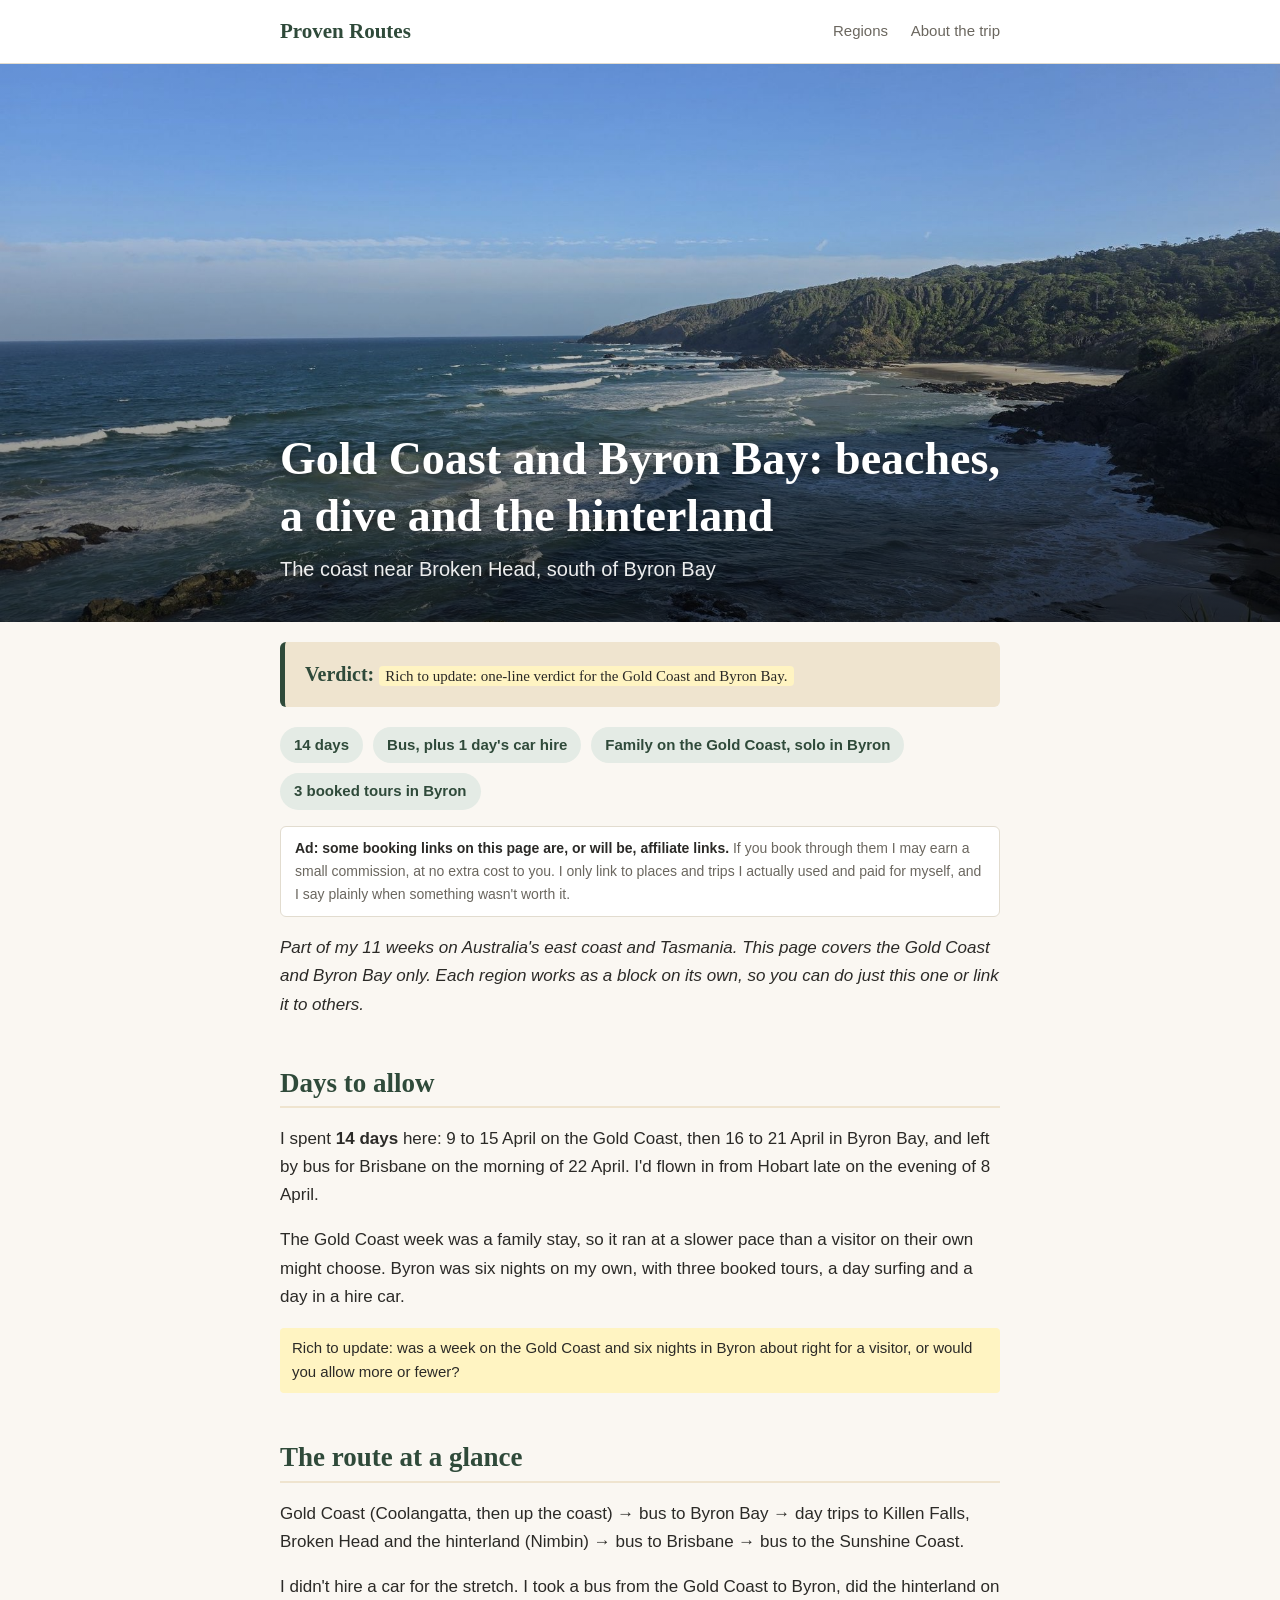
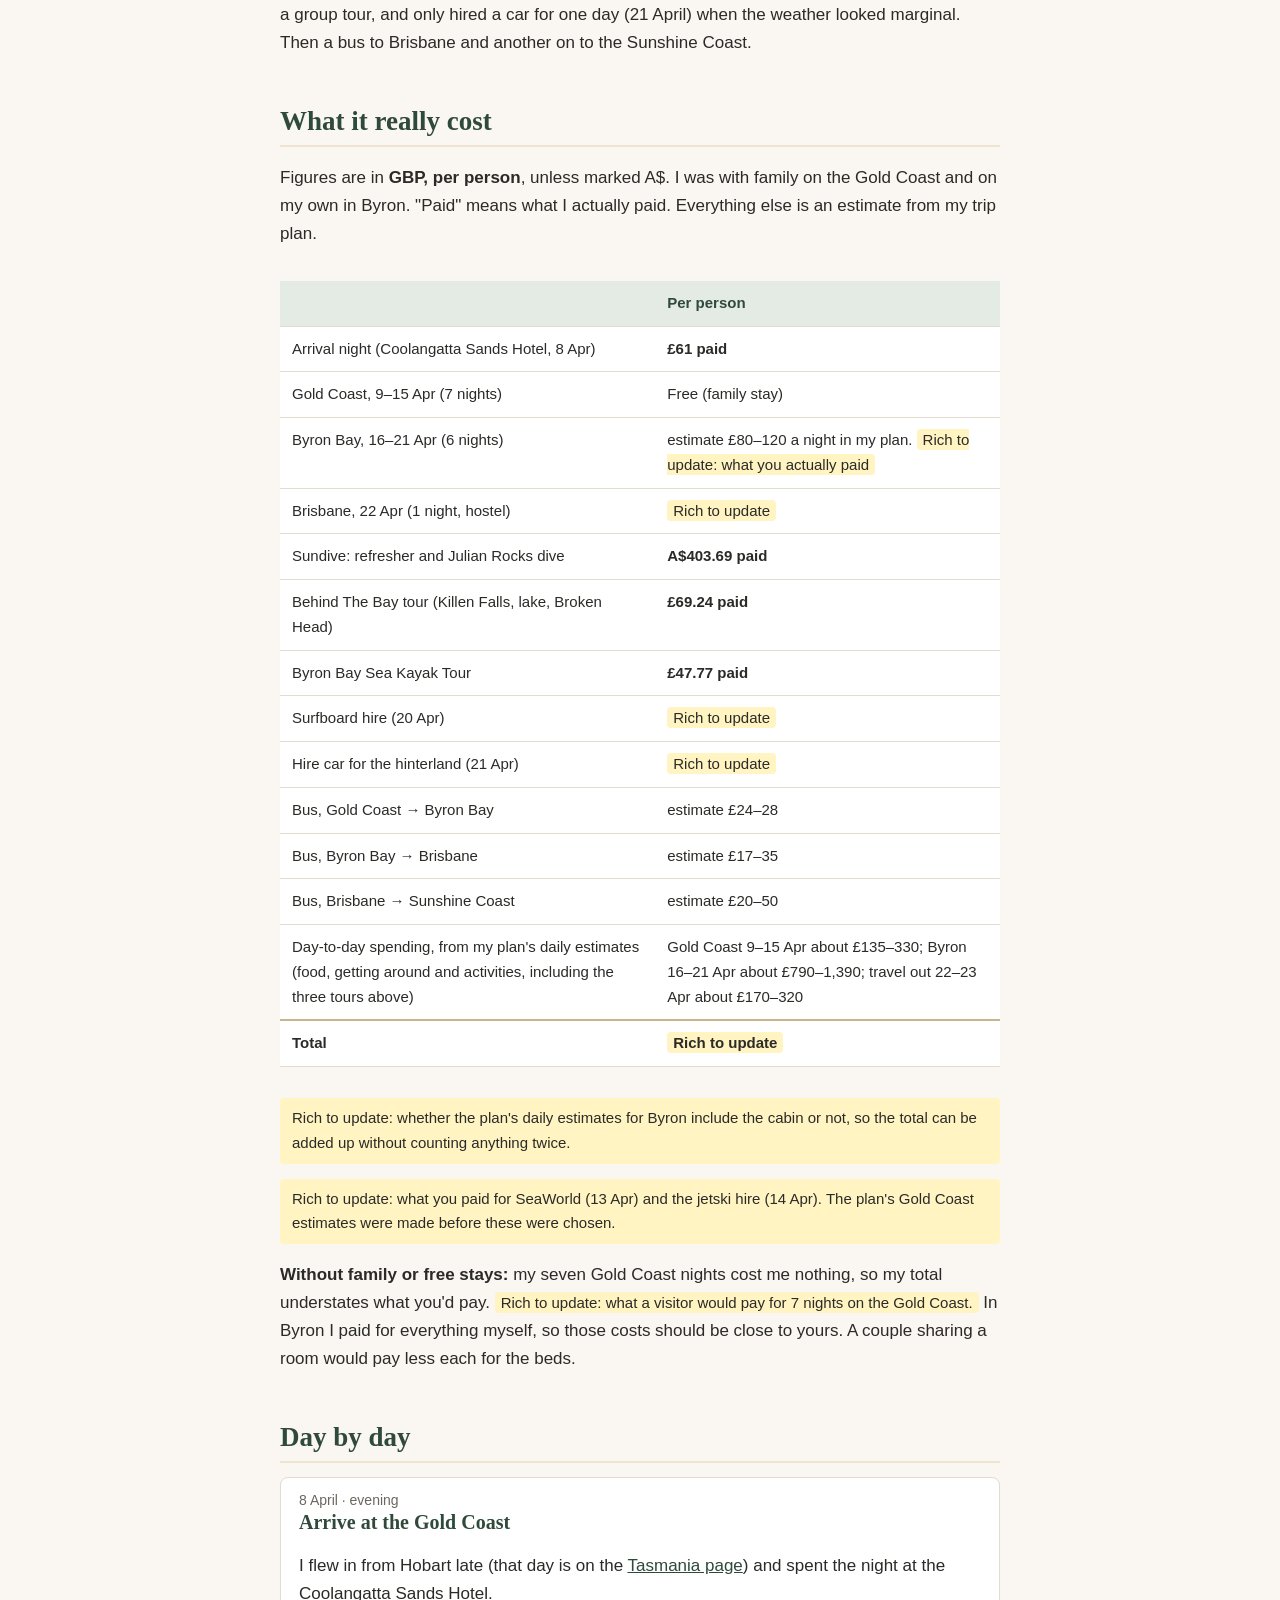
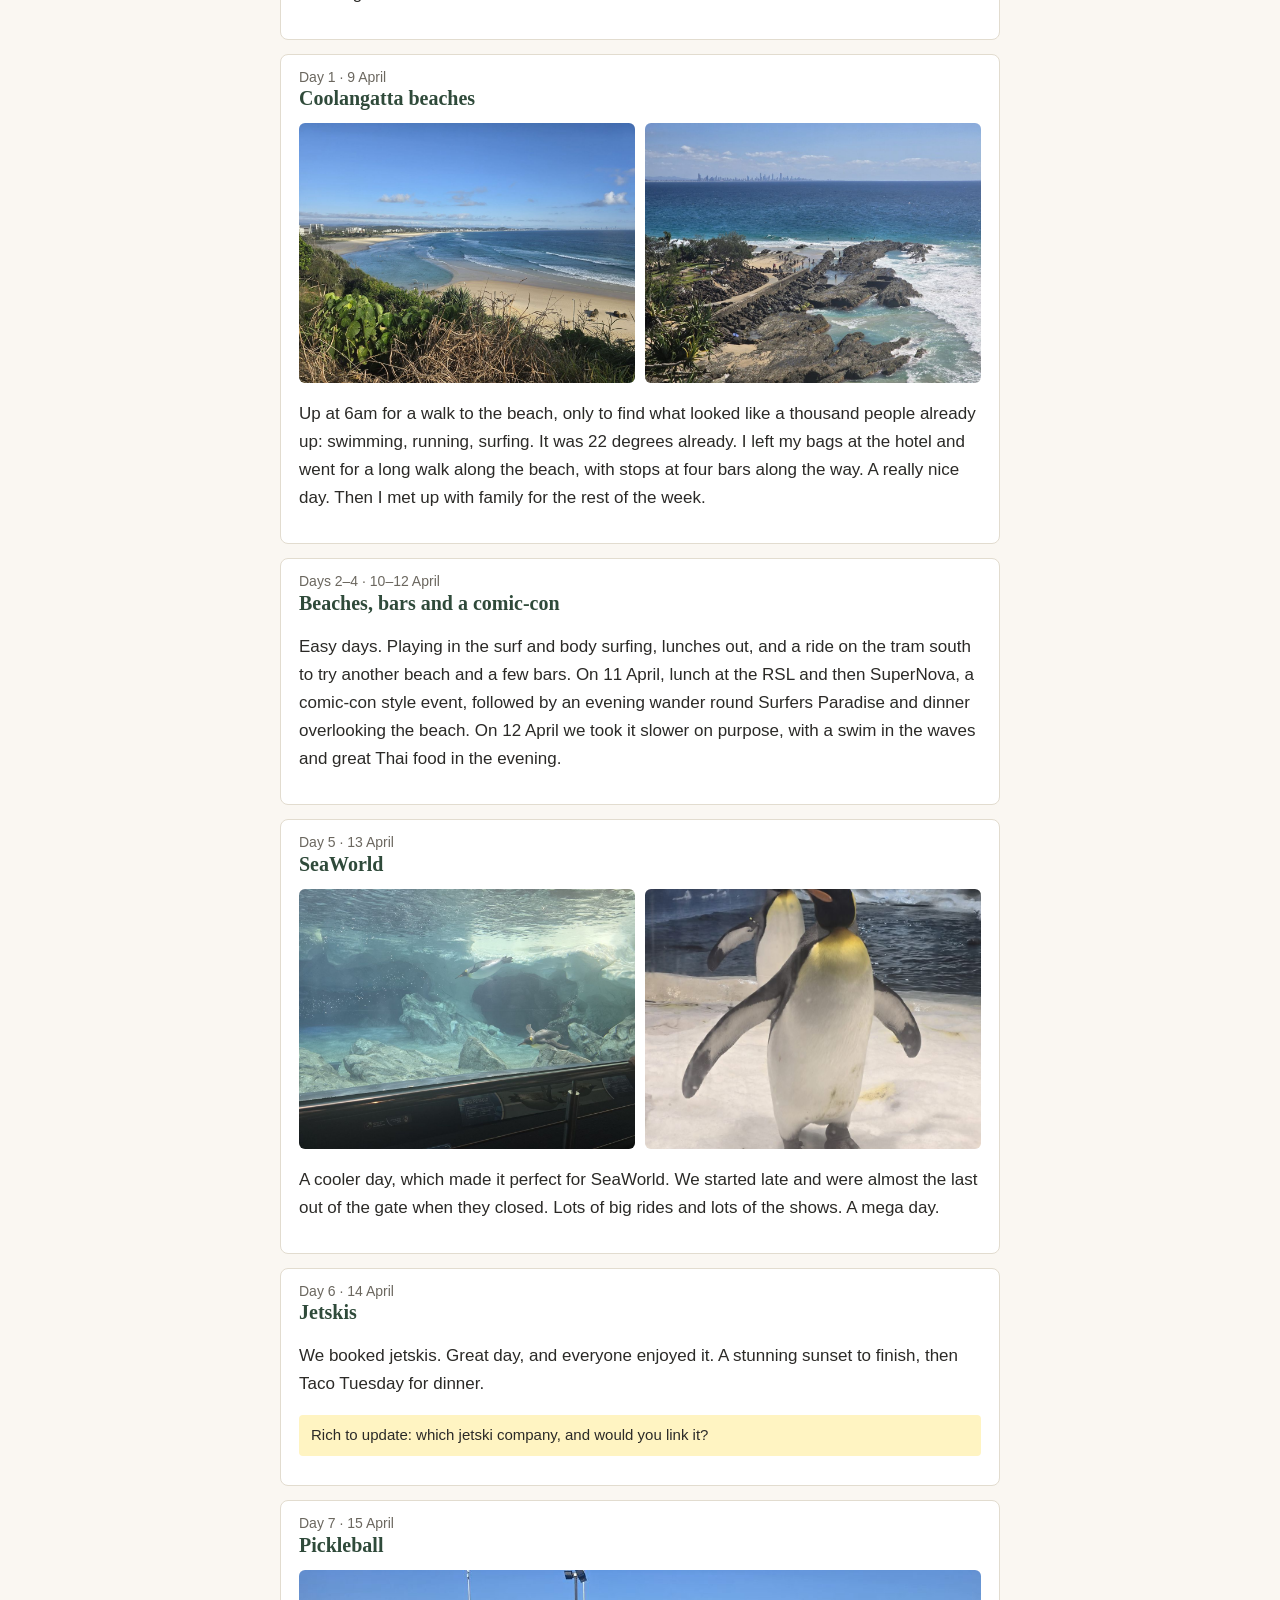
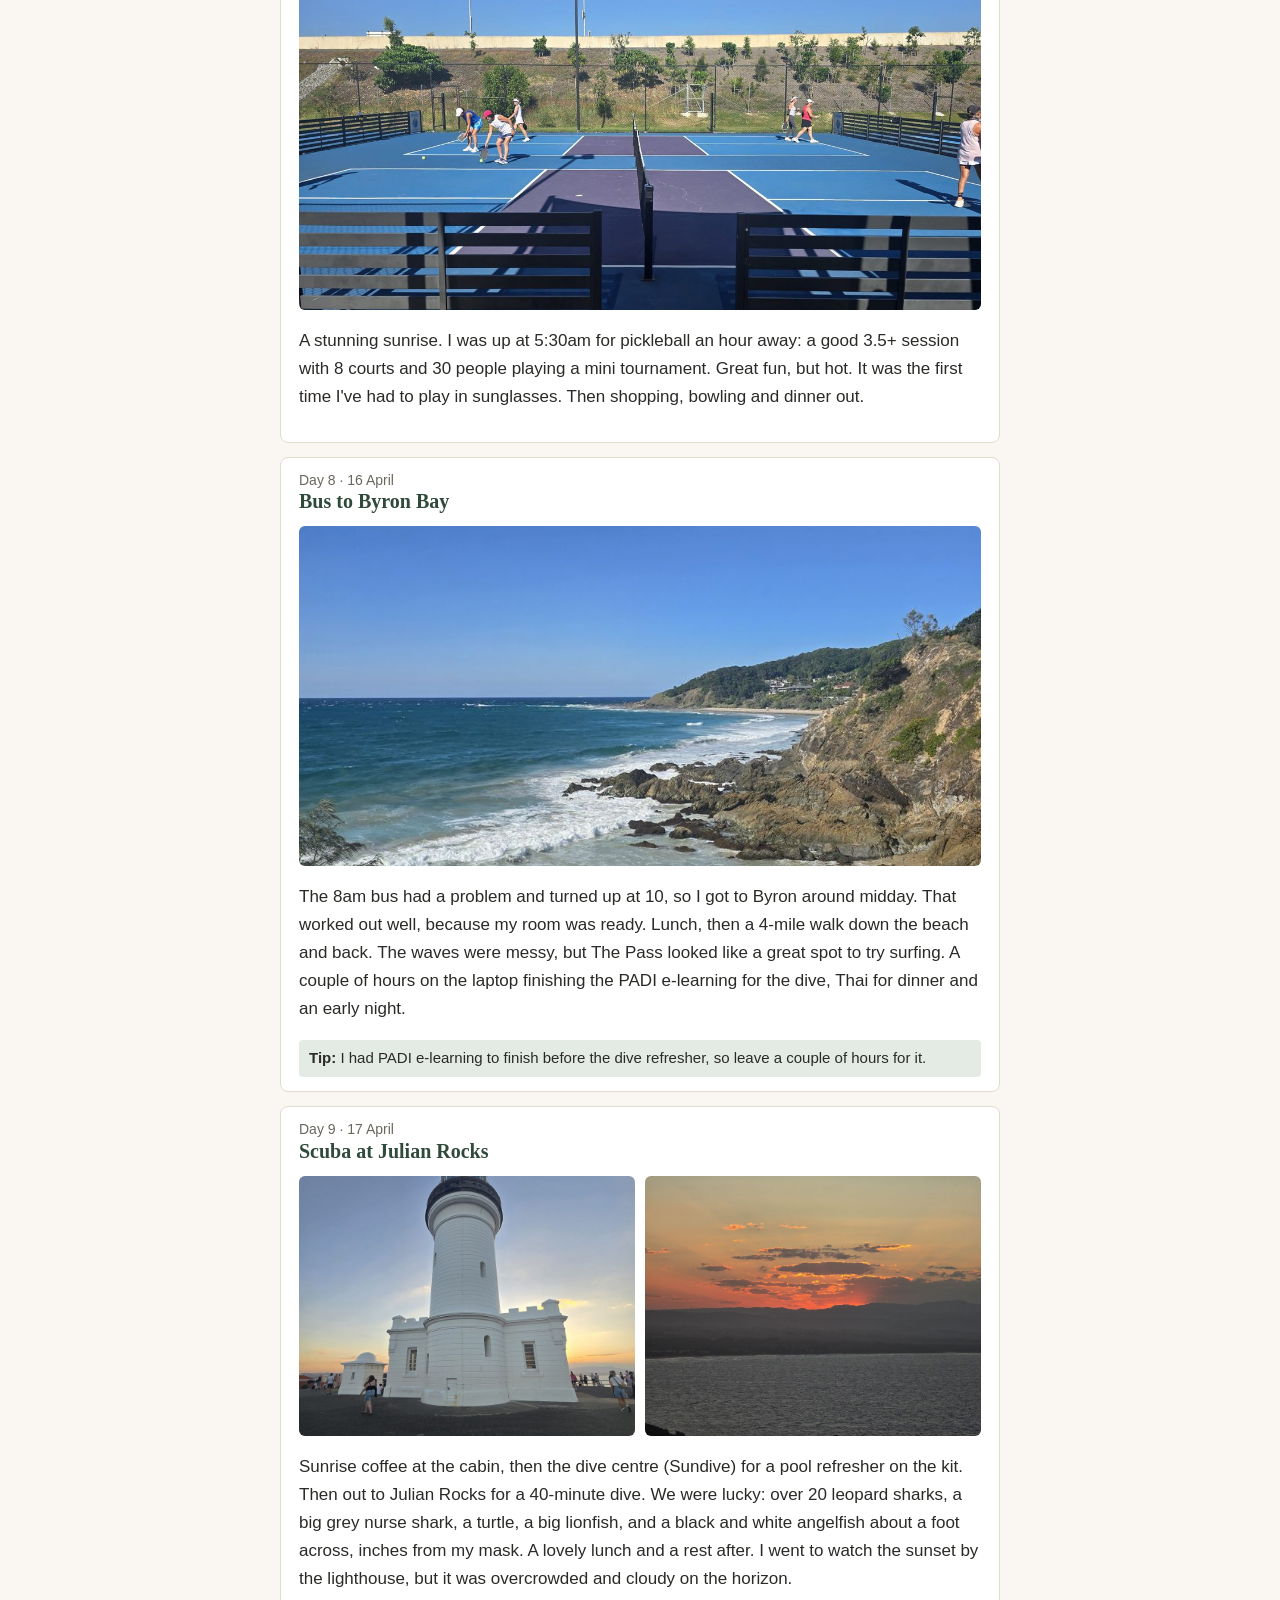
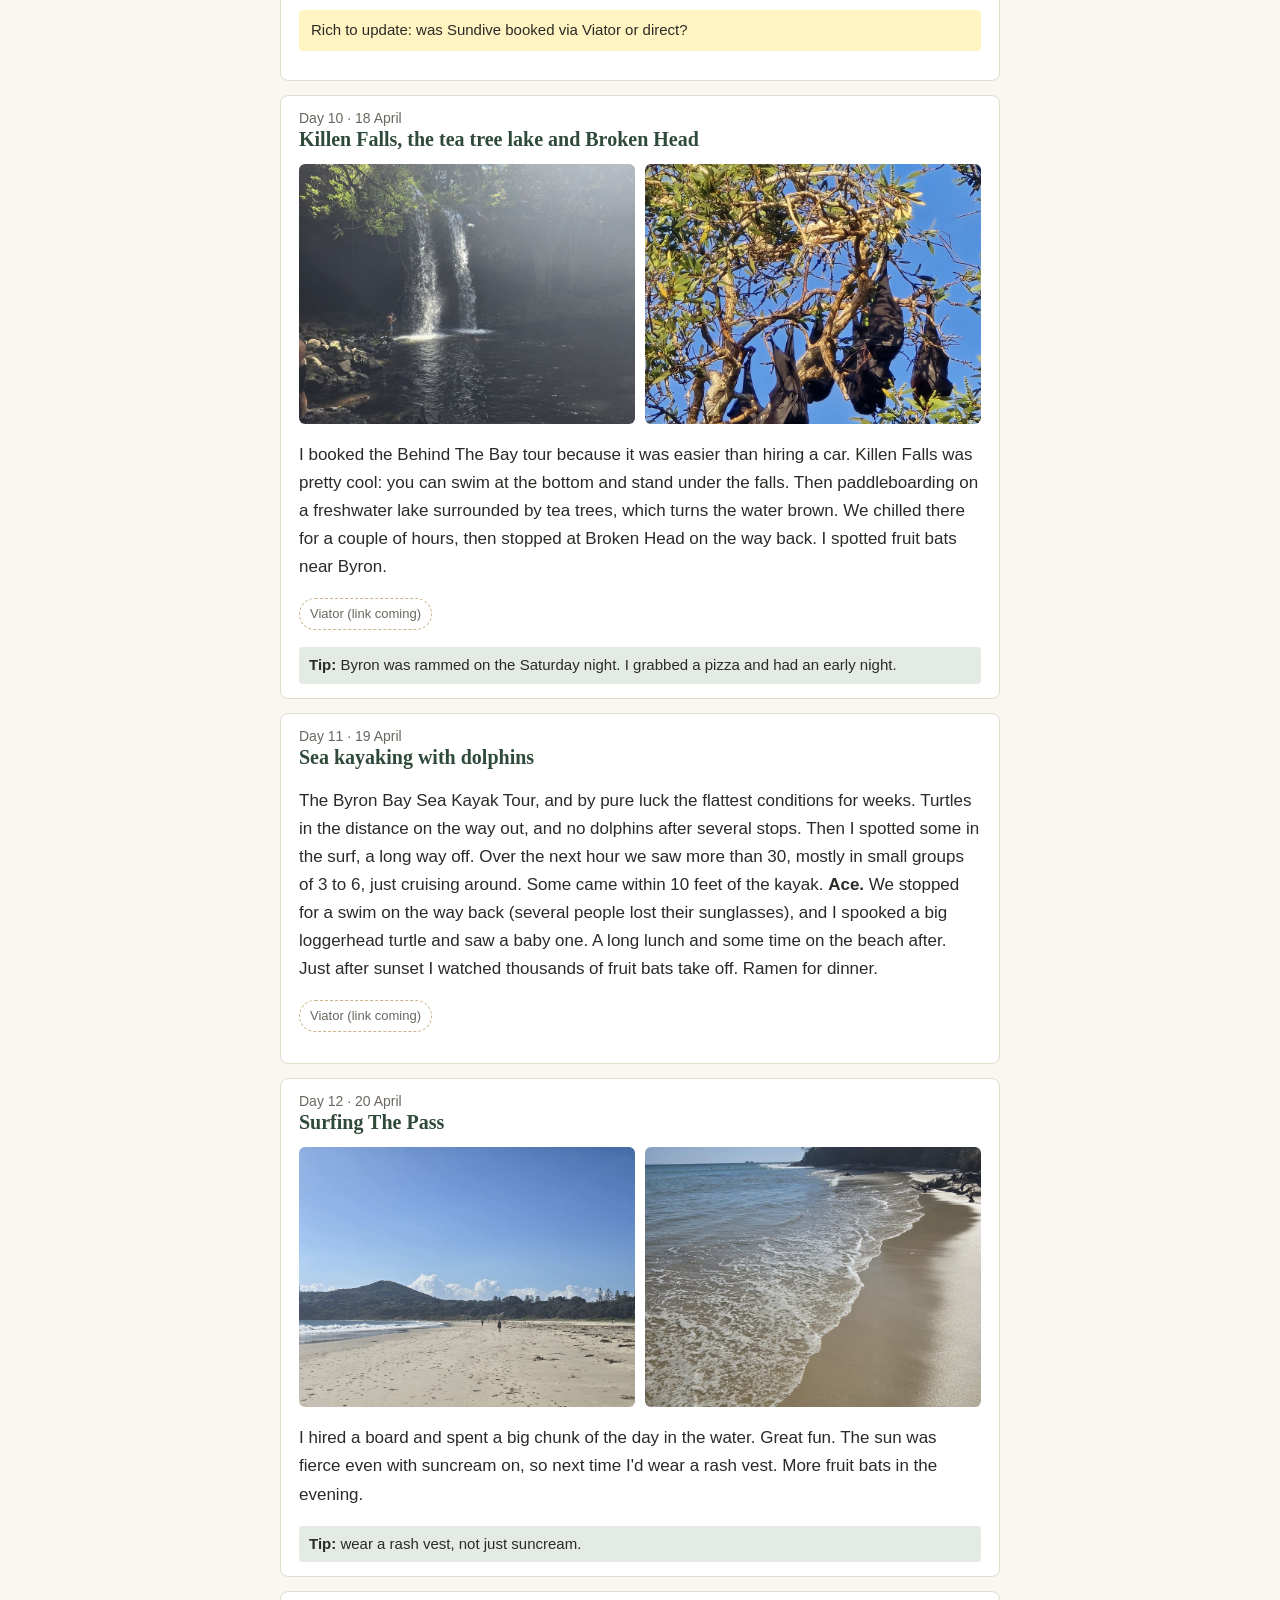
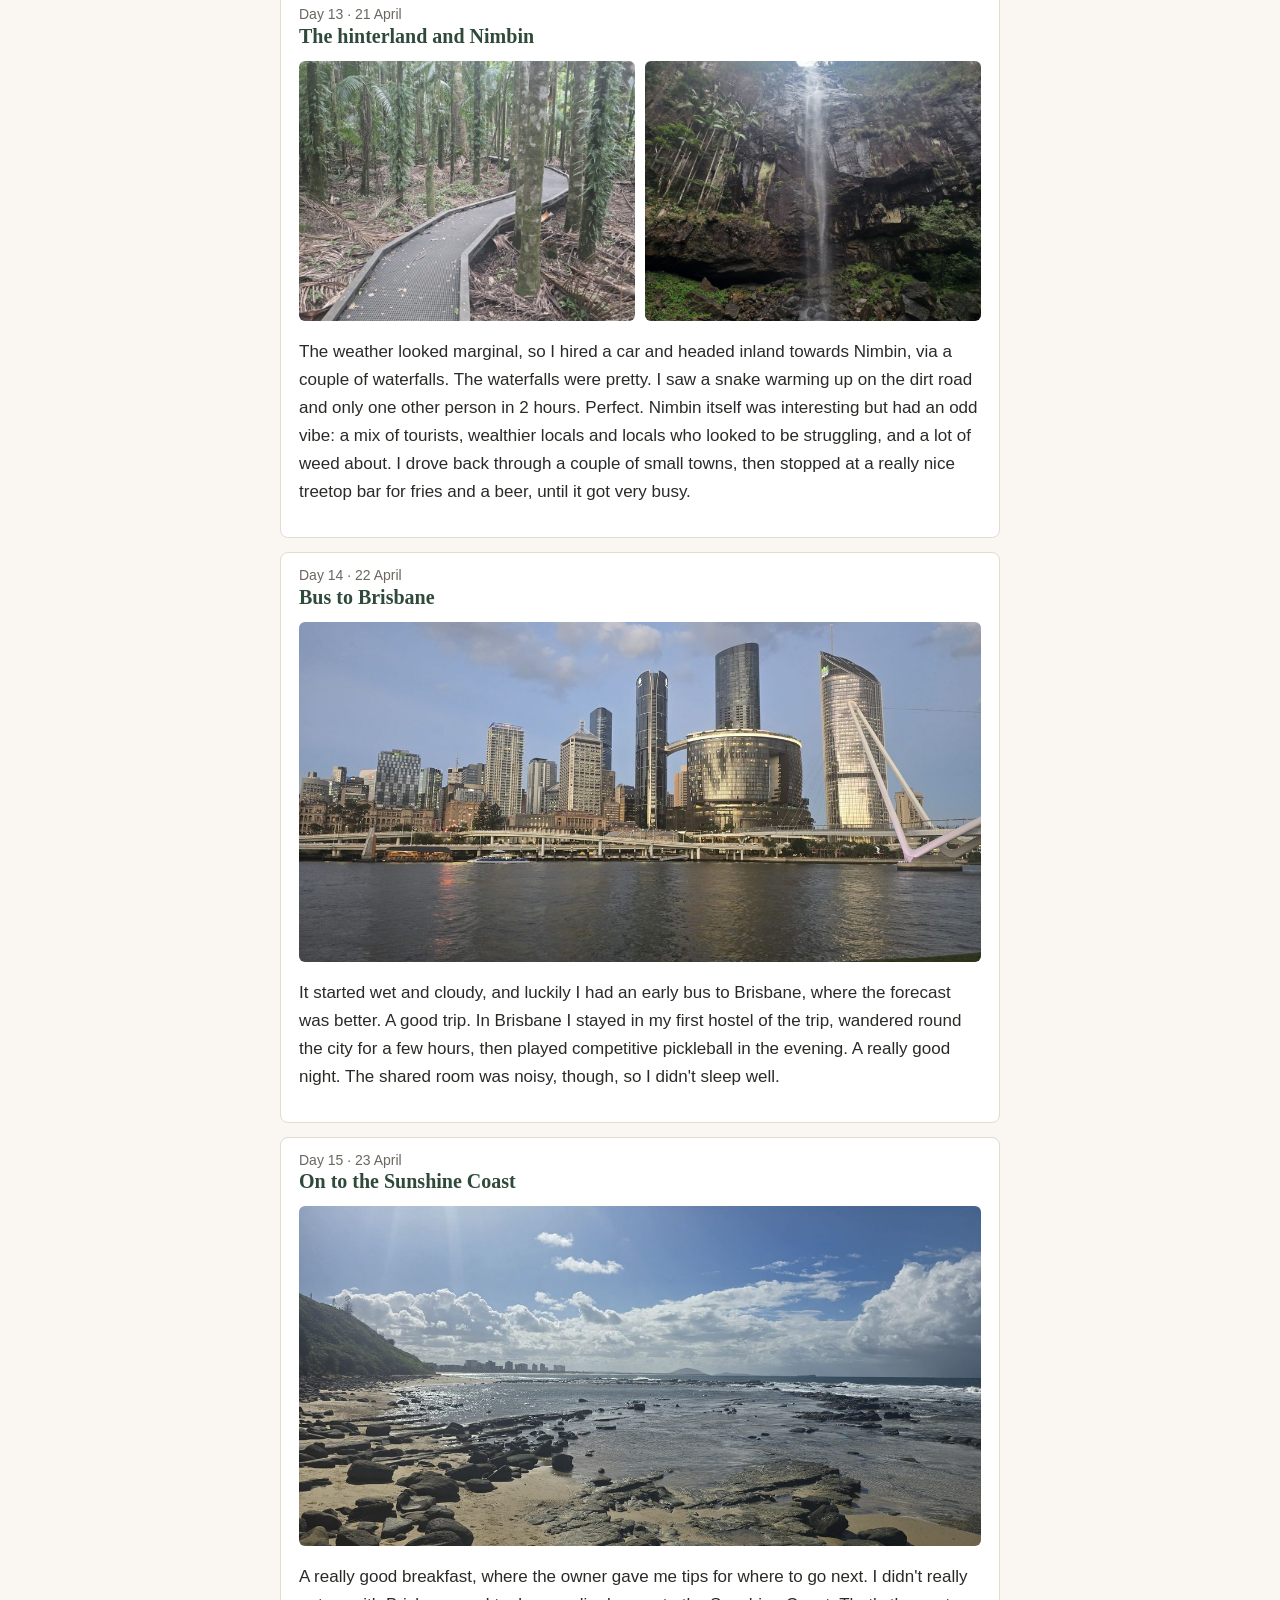
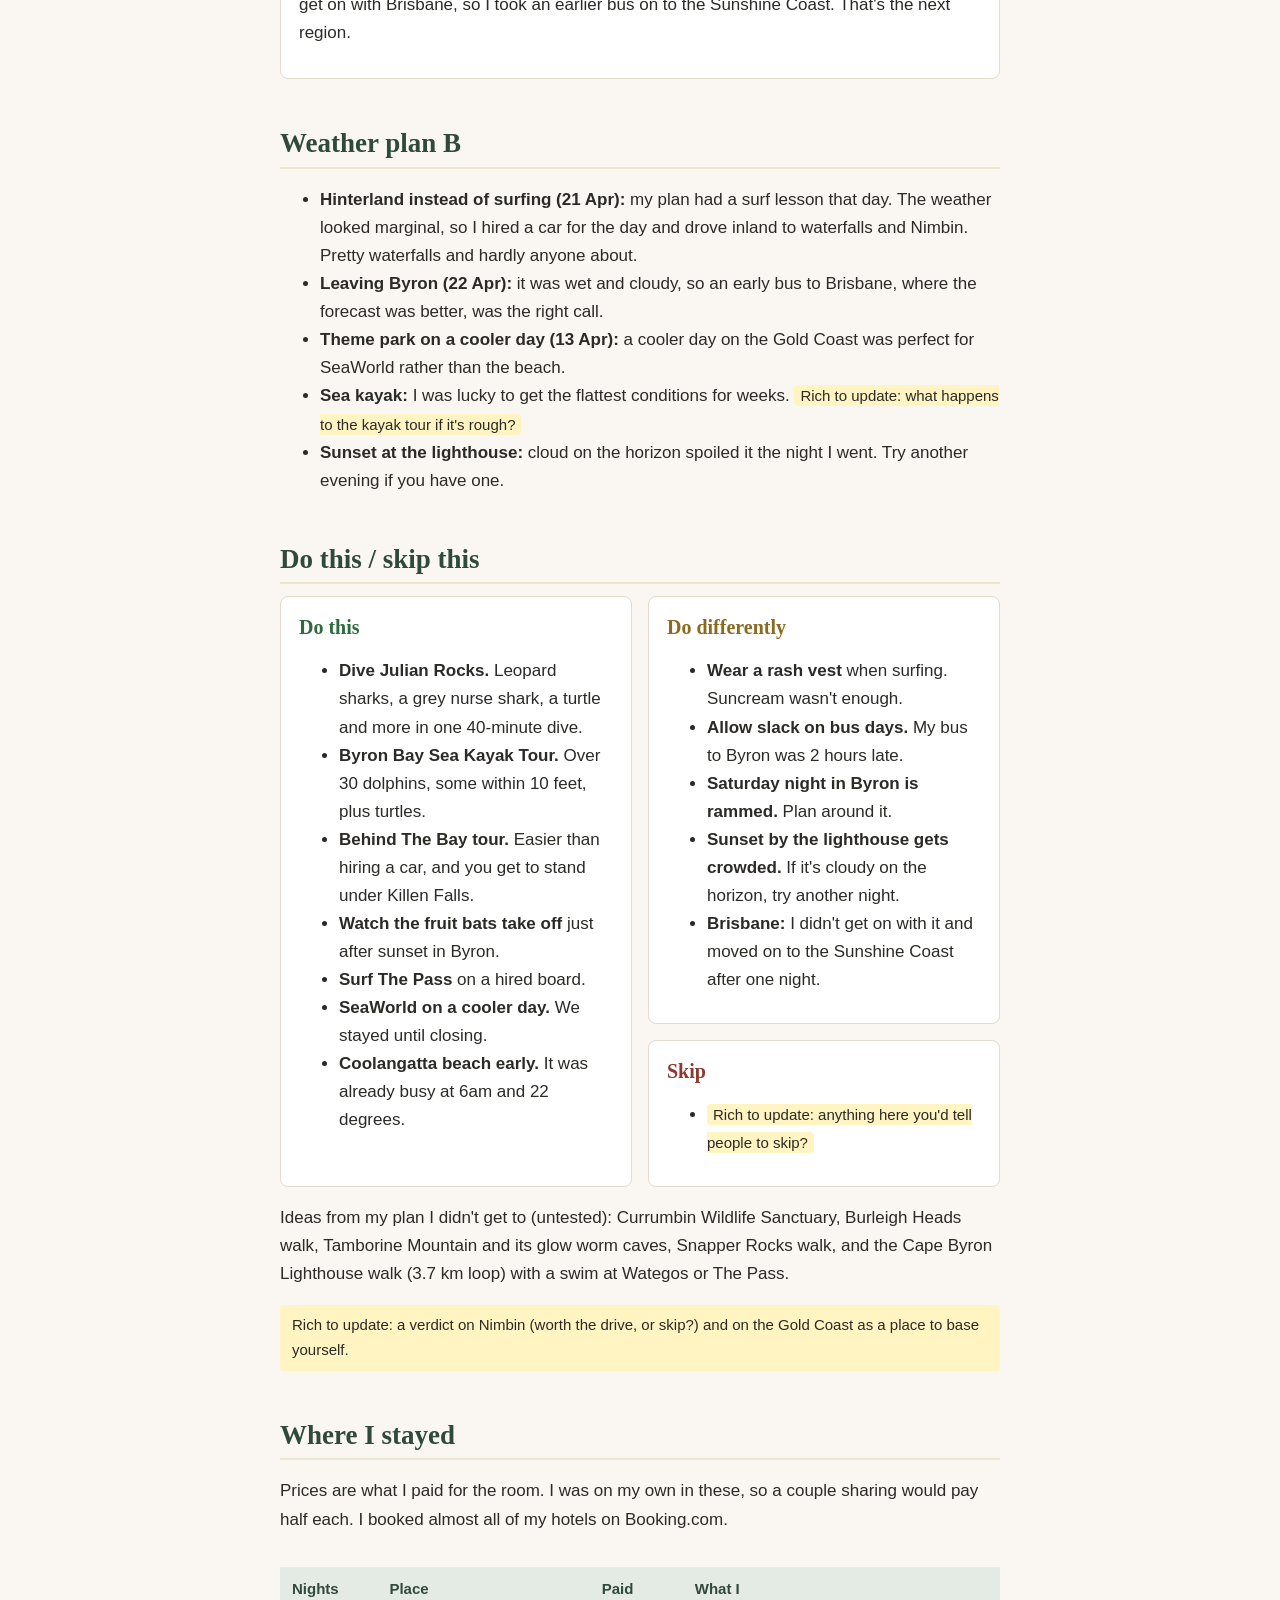
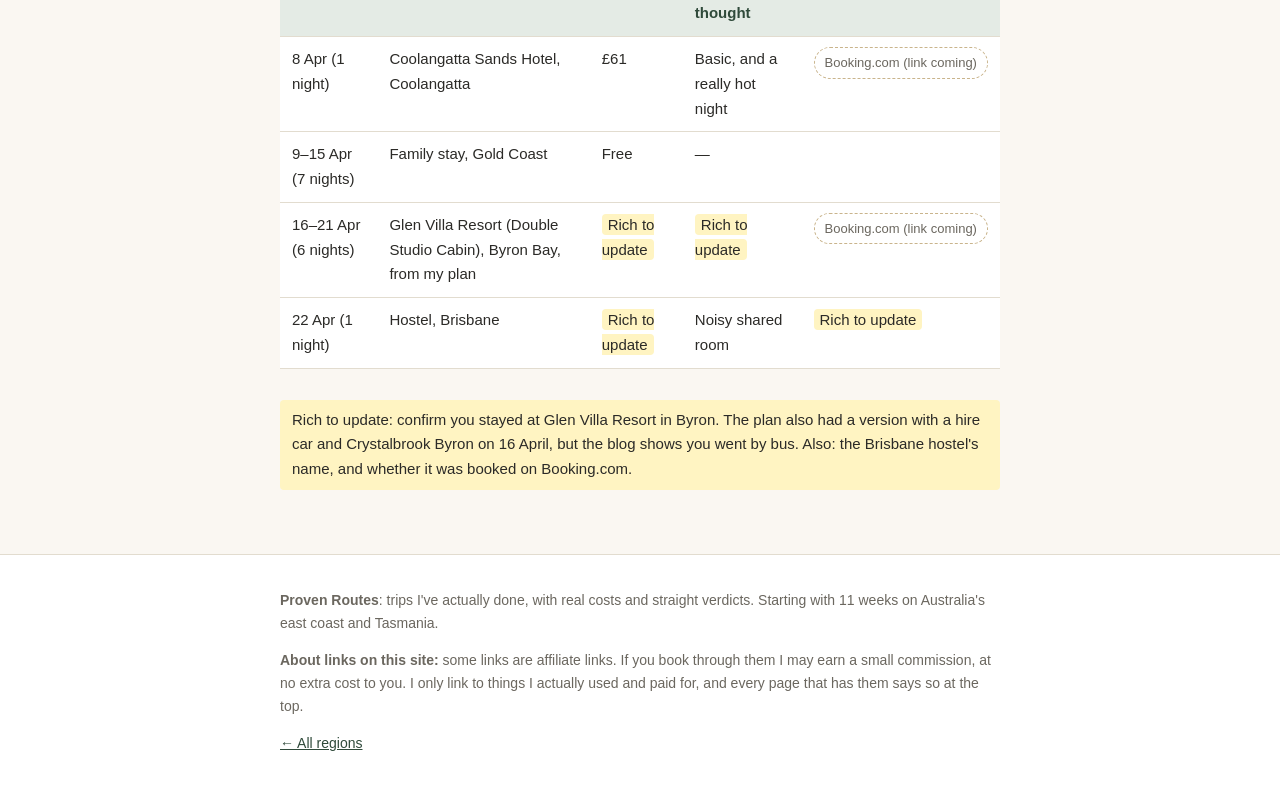
==== gold-coast-byron/index.html @ 53785e94 "Add five more regions: Sydney, Gold Coast & Byron, Sunshine Coast & K'gari, Whitsundays, Magnetic Is" ====
<!DOCTYPE html>
<html lang="en-GB">
<head>
  <meta charset="utf-8">
  <link rel="canonical" href="https://provenroutes.com/gold-coast-byron/">
  <meta name="viewport" content="width=device-width, initial-scale=1">
  <title>Gold Coast and Byron Bay: two weeks, with real costs | Proven Routes</title>
  <meta name="description" content="Two weeks on the Gold Coast and in Byron Bay, tested for real: diving Julian Rocks, kayaking with dolphins, the hinterland, what it cost, weather plan B, and what to do or do differently.">
  <link rel="stylesheet" href="../style.css">
</head>
<body>

  <header class="site-header">
    <div class="wrap">
      <a class="site-name" href="../index.html">Proven Routes</a>
      <nav class="site-nav">
        <a href="../index.html#regions">Regions</a>
        <a href="../index.html#about">About the trip</a>
      </nav>
    </div>
  </header>

  <section class="hero-photo" style="background-image:url('../img/gold-coast-byron/cover-broken-head.jpg')">
    <div class="wrap">
      <h1>Gold Coast and Byron Bay: beaches, a dive and the hinterland</h1>
      <p class="lede">The coast near Broken Head, south of Byron Bay</p>
    </div>
  </section>

  <main class="wrap">

    <div class="verdict"><strong>Verdict:</strong> <span class="todo">Rich to update: one-line verdict for the Gold Coast and Byron Bay.</span></div>

    <ul class="facts">
      <li>14 days</li>
      <li>Bus, plus 1 day's car hire</li>
      <li>Family on the Gold Coast, solo in Byron</li>
      <li>3 booked tours in Byron</li>
    </ul>

    <p class="ad-note"><strong>Ad: some booking links on this page are, or will be, affiliate links.</strong> If you book through them I may earn a small commission, at no extra cost to you. I only link to places and trips I actually used and paid for myself, and I say plainly when something wasn't worth it.</p>

    <p><em>Part of my 11 weeks on Australia's east coast and Tasmania. This page covers the Gold Coast and Byron Bay only. Each region works as a block on its own, so you can do just this one or link it to others.</em></p>

    <h2>Days to allow</h2>
    <p>I spent <strong>14 days</strong> here: 9 to 15 April on the Gold Coast, then 16 to 21 April in Byron Bay, and left by bus for Brisbane on the morning of 22 April. I'd flown in from Hobart late on the evening of 8 April.</p>
    <p>The Gold Coast week was a family stay, so it ran at a slower pace than a visitor on their own might choose. Byron was six nights on my own, with three booked tours, a day surfing and a day in a hire car.</p>
    <p class="todo">Rich to update: was a week on the Gold Coast and six nights in Byron about right for a visitor, or would you allow more or fewer?</p>

    <h2>The route at a glance</h2>
    <p>Gold Coast (Coolangatta, then up the coast) → bus to Byron Bay → day trips to Killen Falls, Broken Head and the hinterland (Nimbin) → bus to Brisbane → bus to the Sunshine Coast.</p>
    <p>I didn't hire a car for the stretch. I took a bus from the Gold Coast to Byron, did the hinterland on a group tour, and only hired a car for one day (21 April) when the weather looked marginal. Then a bus to Brisbane and another on to the Sunshine Coast.</p>

    <h2>What it really cost</h2>
    <p>Figures are in <strong>GBP, per person</strong>, unless marked A$. I was with family on the Gold Coast and on my own in Byron. "Paid" means what I actually paid. Everything else is an estimate from my trip plan.</p>
    <div class="table-scroll">
      <table>
        <thead><tr><th></th><th>Per person</th></tr></thead>
        <tbody>
          <tr><td>Arrival night (Coolangatta Sands Hotel, 8 Apr)</td><td><strong>£61 paid</strong></td></tr>
          <tr><td>Gold Coast, 9–15 Apr (7 nights)</td><td>Free (family stay)</td></tr>
          <tr><td>Byron Bay, 16–21 Apr (6 nights)</td><td>estimate £80–120 a night in my plan. <span class="todo">Rich to update: what you actually paid</span></td></tr>
          <tr><td>Brisbane, 22 Apr (1 night, hostel)</td><td><span class="todo">Rich to update</span></td></tr>
          <tr><td>Sundive: refresher and Julian Rocks dive</td><td><strong>A$403.69 paid</strong></td></tr>
          <tr><td>Behind The Bay tour (Killen Falls, lake, Broken Head)</td><td><strong>£69.24 paid</strong></td></tr>
          <tr><td>Byron Bay Sea Kayak Tour</td><td><strong>£47.77 paid</strong></td></tr>
          <tr><td>Surfboard hire (20 Apr)</td><td><span class="todo">Rich to update</span></td></tr>
          <tr><td>Hire car for the hinterland (21 Apr)</td><td><span class="todo">Rich to update</span></td></tr>
          <tr><td>Bus, Gold Coast → Byron Bay</td><td>estimate £24–28</td></tr>
          <tr><td>Bus, Byron Bay → Brisbane</td><td>estimate £17–35</td></tr>
          <tr><td>Bus, Brisbane → Sunshine Coast</td><td>estimate £20–50</td></tr>
          <tr><td>Day-to-day spending, from my plan's daily estimates (food, getting around and activities, including the three tours above)</td><td>Gold Coast 9–15 Apr about £135–330; Byron 16–21 Apr about £790–1,390; travel out 22–23 Apr about £170–320</td></tr>
          <tr class="total"><td>Total</td><td><span class="todo">Rich to update</span></td></tr>
        </tbody>
      </table>
    </div>
    <p class="todo">Rich to update: whether the plan's daily estimates for Byron include the cabin or not, so the total can be added up without counting anything twice.</p>
    <p class="todo">Rich to update: what you paid for SeaWorld (13 Apr) and the jetski hire (14 Apr). The plan's Gold Coast estimates were made before these were chosen.</p>
    <p><strong>Without family or free stays:</strong> my seven Gold Coast nights cost me nothing, so my total understates what you'd pay. <span class="todo">Rich to update: what a visitor would pay for 7 nights on the Gold Coast.</span> In Byron I paid for everything myself, so those costs should be close to yours. A couple sharing a room would pay less each for the beds.</p>

    <h2>Day by day</h2>

    <div class="day">
      <h3><span class="date">8 April · evening</span>Arrive at the Gold Coast</h3>
      <p>I flew in from Hobart late (that day is on the <a href="../tasmania/">Tasmania page</a>) and spent the night at the Coolangatta Sands Hotel.</p>
    </div>

    <div class="day">
      <h3><span class="date">Day 1 · 9 April</span>Coolangatta beaches</h3>
      <div class="photos"><img src="../img/gold-coast-byron/gold-coast-southern-beaches.jpg" alt="A long curve of golden beach and blue sea at the southern end of the Gold Coast, seen from a grassy headland" width="1200" height="900" loading="lazy"><img src="../img/gold-coast-byron/gold-coast-rocky-point.jpg" alt="Rocks, surf and swimmers at the southern end of the Gold Coast, with the high-rises far off up the coast" width="1200" height="900" loading="lazy"></div>
      <p>Up at 6am for a walk to the beach, only to find what looked like a thousand people already up: swimming, running, surfing. It was 22 degrees already. I left my bags at the hotel and went for a long walk along the beach, with stops at four bars along the way. A really nice day. Then I met up with family for the rest of the week.</p>
    </div>

    <div class="day">
      <h3><span class="date">Days 2–4 · 10–12 April</span>Beaches, bars and a comic-con</h3>
      <p>Easy days. Playing in the surf and body surfing, lunches out, and a ride on the tram south to try another beach and a few bars. On 11 April, lunch at the RSL and then SuperNova, a comic-con style event, followed by an evening wander round Surfers Paradise and dinner overlooking the beach. On 12 April we took it slower on purpose, with a swim in the waves and great Thai food in the evening.</p>
    </div>

    <div class="day">
      <h3><span class="date">Day 5 · 13 April</span>SeaWorld</h3>
      <div class="photos"><img src="../img/gold-coast-byron/seaworld-aquarium.jpg" alt="A large underwater viewing window at SeaWorld Gold Coast" width="1200" height="900" loading="lazy"><img src="../img/gold-coast-byron/seaworld-penguin.jpg" alt="A king penguin standing on snow in the penguin enclosure at SeaWorld" width="900" height="1200" loading="lazy"></div>
      <p>A cooler day, which made it perfect for SeaWorld. We started late and were almost the last out of the gate when they closed. Lots of big rides and lots of the shows. A mega day.</p>
    </div>

    <div class="day">
      <h3><span class="date">Day 6 · 14 April</span>Jetskis</h3>
      <p>We booked jetskis. Great day, and everyone enjoyed it. A stunning sunset to finish, then Taco Tuesday for dinner.</p>
      <p class="todo">Rich to update: which jetski company, and would you link it?</p>
    </div>

    <div class="day">
      <h3><span class="date">Day 7 · 15 April</span>Pickleball</h3>
      <div class="photos single"><img src="../img/gold-coast-byron/pickleball-courts.jpg" alt="Outdoor pickleball courts under a clear blue sky" width="1200" height="900" loading="lazy"></div>
      <p>A stunning sunrise. I was up at 5:30am for pickleball an hour away: a good 3.5+ session with 8 courts and 30 people playing a mini tournament. Great fun, but hot. It was the first time I've had to play in sunglasses. Then shopping, bowling and dinner out.</p>
    </div>

    <div class="day">
      <h3><span class="date">Day 8 · 16 April</span>Bus to Byron Bay</h3>
      <div class="photos single"><img src="../img/gold-coast-byron/byron-rocky-headland.jpg" alt="Waves breaking on dark rocks below a wooded headland near Byron Bay" width="900" height="1200" loading="lazy"></div>
      <p>The 8am bus had a problem and turned up at 10, so I got to Byron around midday. That worked out well, because my room was ready. Lunch, then a 4-mile walk down the beach and back. The waves were messy, but The Pass looked like a great spot to try surfing. A couple of hours on the laptop finishing the PADI e-learning for the dive, Thai for dinner and an early night.</p>
      <p class="tip"><strong>Tip:</strong> I had PADI e-learning to finish before the dive refresher, so leave a couple of hours for it.</p>
    </div>

    <div class="day">
      <h3><span class="date">Day 9 · 17 April</span>Scuba at Julian Rocks</h3>
      <div class="photos"><img src="../img/gold-coast-byron/cape-byron-lighthouse.jpg" alt="The white Cape Byron lighthouse in evening light" width="900" height="1200" loading="lazy"><img src="../img/gold-coast-byron/byron-sunset-hinterland.jpg" alt="An orange sunset over the hills behind Byron Bay, with cloud low on the horizon" width="1200" height="900" loading="lazy"></div>
      <p>Sunrise coffee at the cabin, then the dive centre (Sundive) for a pool refresher on the kit. Then out to Julian Rocks for a 40-minute dive. We were lucky: over 20 leopard sharks, a big grey nurse shark, a turtle, a big lionfish, and a black and white angelfish about a foot across, inches from my mask. A lovely lunch and a rest after. I went to watch the sunset by the lighthouse, but it was overcrowded and cloudy on the horizon.</p>
      <p class="todo">Rich to update: was Sundive booked via Viator or direct?</p>
    </div>

    <div class="day">
      <h3><span class="date">Day 10 · 18 April</span>Killen Falls, the tea tree lake and Broken Head</h3>
      <div class="photos"><img src="../img/gold-coast-byron/killen-falls.jpg" alt="Killen Falls pouring into a dark pool under trees, with a swimmer small in the distance" width="900" height="1200" loading="lazy"><img src="../img/gold-coast-byron/fruit-bats.jpg" alt="Fruit bats hanging in a tree against a blue sky near Byron Bay" width="900" height="1200" loading="lazy"></div>
      <p>I booked the Behind The Bay tour because it was easier than hiring a car. Killen Falls was pretty cool: you can swim at the bottom and stand under the falls. Then paddleboarding on a freshwater lake surrounded by tea trees, which turns the water brown. We chilled there for a couple of hours, then stopped at Broken Head on the way back. I spotted fruit bats near Byron.</p>
      <p><span class="book pending">Viator (link coming)</span></p>
      <p class="tip"><strong>Tip:</strong> Byron was rammed on the Saturday night. I grabbed a pizza and had an early night.</p>
    </div>

    <div class="day">
      <h3><span class="date">Day 11 · 19 April</span>Sea kayaking with dolphins</h3>
      <p>The Byron Bay Sea Kayak Tour, and by pure luck the flattest conditions for weeks. Turtles in the distance on the way out, and no dolphins after several stops. Then I spotted some in the surf, a long way off. Over the next hour we saw more than 30, mostly in small groups of 3 to 6, just cruising around. Some came within 10 feet of the kayak. <strong>Ace.</strong> We stopped for a swim on the way back (several people lost their sunglasses), and I spooked a big loggerhead turtle and saw a baby one. A long lunch and some time on the beach after. Just after sunset I watched thousands of fruit bats take off. Ramen for dinner.</p>
      <p><span class="book pending">Viator (link coming)</span></p>
    </div>

    <div class="day">
      <h3><span class="date">Day 12 · 20 April</span>Surfing The Pass</h3>
      <div class="photos"><img src="../img/gold-coast-byron/byron-beach-headland.jpg" alt="A wide, quiet Byron Bay beach with a green headland behind" width="1200" height="900" loading="lazy"><img src="../img/gold-coast-byron/byron-beach-shoreline.jpg" alt="Small waves running up golden sand below a wooded headland at Byron Bay" width="900" height="1200" loading="lazy"></div>
      <p>I hired a board and spent a big chunk of the day in the water. Great fun. The sun was fierce even with suncream on, so next time I'd wear a rash vest. More fruit bats in the evening.</p>
      <p class="tip"><strong>Tip:</strong> wear a rash vest, not just suncream.</p>
    </div>

    <div class="day">
      <h3><span class="date">Day 13 · 21 April</span>The hinterland and Nimbin</h3>
      <div class="photos"><img src="../img/gold-coast-byron/hinterland-rainforest-boardwalk.jpg" alt="A boardwalk winding through tall rainforest in the hills behind Byron Bay" width="900" height="1200" loading="lazy"><img src="../img/gold-coast-byron/hinterland-waterfall.jpg" alt="A tall, thin waterfall dropping down a dark cliff into a pool in the hinterland" width="900" height="1200" loading="lazy"></div>
      <p>The weather looked marginal, so I hired a car and headed inland towards Nimbin, via a couple of waterfalls. The waterfalls were pretty. I saw a snake warming up on the dirt road and only one other person in 2 hours. Perfect. Nimbin itself was interesting but had an odd vibe: a mix of tourists, wealthier locals and locals who looked to be struggling, and a lot of weed about. I drove back through a couple of small towns, then stopped at a really nice treetop bar for fries and a beer, until it got very busy.</p>
    </div>

    <div class="day">
      <h3><span class="date">Day 14 · 22 April</span>Bus to Brisbane</h3>
      <div class="photos single"><img src="../img/gold-coast-byron/brisbane-river-skyline.jpg" alt="The Brisbane city skyline across the river in the evening" width="1200" height="900" loading="lazy"></div>
      <p>It started wet and cloudy, and luckily I had an early bus to Brisbane, where the forecast was better. A good trip. In Brisbane I stayed in my first hostel of the trip, wandered round the city for a few hours, then played competitive pickleball in the evening. A really good night. The shared room was noisy, though, so I didn't sleep well.</p>
    </div>

    <div class="day">
      <h3><span class="date">Day 15 · 23 April</span>On to the Sunshine Coast</h3>
      <div class="photos single"><img src="../img/gold-coast-byron/sunshine-coast-rocks.jpg" alt="Flat rocks and sand along the Sunshine Coast shoreline under a big sky" width="1200" height="900" loading="lazy"></div>
      <p>A really good breakfast, where the owner gave me tips for where to go next. I didn't really get on with Brisbane, so I took an earlier bus on to the Sunshine Coast. That's the next region.</p>
    </div>

    <h2>Weather plan B</h2>
    <ul>
      <li><strong>Hinterland instead of surfing (21 Apr):</strong> my plan had a surf lesson that day. The weather looked marginal, so I hired a car for the day and drove inland to waterfalls and Nimbin. Pretty waterfalls and hardly anyone about.</li>
      <li><strong>Leaving Byron (22 Apr):</strong> it was wet and cloudy, so an early bus to Brisbane, where the forecast was better, was the right call.</li>
      <li><strong>Theme park on a cooler day (13 Apr):</strong> a cooler day on the Gold Coast was perfect for SeaWorld rather than the beach.</li>
      <li><strong>Sea kayak:</strong> I was lucky to get the flattest conditions for weeks. <span class="todo">Rich to update: what happens to the kayak tour if it's rough?</span></li>
      <li><strong>Sunset at the lighthouse:</strong> cloud on the horizon spoiled it the night I went. Try another evening if you have one.</li>
    </ul>

    <h2>Do this / skip this</h2>
    <div class="verdict-lists">
      <section class="do">
        <h3>Do this</h3>
        <ul>
          <li><strong>Dive Julian Rocks.</strong> Leopard sharks, a grey nurse shark, a turtle and more in one 40-minute dive.</li>
          <li><strong>Byron Bay Sea Kayak Tour.</strong> Over 30 dolphins, some within 10 feet, plus turtles.</li>
          <li><strong>Behind The Bay tour.</strong> Easier than hiring a car, and you get to stand under Killen Falls.</li>
          <li><strong>Watch the fruit bats take off</strong> just after sunset in Byron.</li>
          <li><strong>Surf The Pass</strong> on a hired board.</li>
          <li><strong>SeaWorld on a cooler day.</strong> We stayed until closing.</li>
          <li><strong>Coolangatta beach early.</strong> It was already busy at 6am and 22 degrees.</li>
        </ul>
      </section>
      <section class="differently">
        <h3>Do differently</h3>
        <ul>
          <li><strong>Wear a rash vest</strong> when surfing. Suncream wasn't enough.</li>
          <li><strong>Allow slack on bus days.</strong> My bus to Byron was 2 hours late.</li>
          <li><strong>Saturday night in Byron is rammed.</strong> Plan around it.</li>
          <li><strong>Sunset by the lighthouse gets crowded.</strong> If it's cloudy on the horizon, try another night.</li>
          <li><strong>Brisbane:</strong> I didn't get on with it and moved on to the Sunshine Coast after one night.</li>
        </ul>
      </section>
      <section class="skip">
        <h3>Skip</h3>
        <ul>
          <li><span class="todo">Rich to update: anything here you'd tell people to skip?</span></li>
        </ul>
      </section>
    </div>
    <p>Ideas from my plan I didn't get to (untested): Currumbin Wildlife Sanctuary, Burleigh Heads walk, Tamborine Mountain and its glow worm caves, Snapper Rocks walk, and the Cape Byron Lighthouse walk (3.7 km loop) with a swim at Wategos or The Pass.</p>
    <p class="todo">Rich to update: a verdict on Nimbin (worth the drive, or skip?) and on the Gold Coast as a place to base yourself.</p>

    <h2>Where I stayed</h2>
    <p>Prices are what I paid for the room. I was on my own in these, so a couple sharing would pay half each. I booked almost all of my hotels on Booking.com.</p>
    <div class="table-scroll">
      <table>
        <thead><tr><th>Nights</th><th>Place</th><th>Paid</th><th>What I thought</th><th></th></tr></thead>
        <tbody>
          <tr><td>8 Apr (1 night)</td><td>Coolangatta Sands Hotel, Coolangatta</td><td>£61</td><td>Basic, and a really hot night</td><td><span class="book pending">Booking.com (link coming)</span></td></tr>
          <tr><td>9–15 Apr (7 nights)</td><td>Family stay, Gold Coast</td><td>Free</td><td>—</td><td></td></tr>
          <tr><td>16–21 Apr (6 nights)</td><td>Glen Villa Resort (Double Studio Cabin), Byron Bay, from my plan</td><td><span class="todo">Rich to update</span></td><td><span class="todo">Rich to update</span></td><td><span class="book pending">Booking.com (link coming)</span></td></tr>
          <tr><td>22 Apr (1 night)</td><td>Hostel, Brisbane</td><td><span class="todo">Rich to update</span></td><td>Noisy shared room</td><td><span class="todo">Rich to update</span></td></tr>
        </tbody>
      </table>
    </div>
    <p class="todo">Rich to update: confirm you stayed at Glen Villa Resort in Byron. The plan also had a version with a hire car and Crystalbrook Byron on 16 April, but the blog shows you went by bus. Also: the Brisbane hostel's name, and whether it was booked on Booking.com.</p>
  </main>

  <footer class="site-footer">
    <div class="wrap">
      <p><strong>Proven Routes</strong>: trips I've actually done, with real costs and straight verdicts. Starting with 11 weeks on Australia's east coast and Tasmania.</p>
      <p><strong>About links on this site:</strong> some links are affiliate links. If you book through them I may earn a small commission, at no extra cost to you. I only link to things I actually used and paid for, and every page that has them says so at the top.</p>
      <p><a href="../index.html">← All regions</a></p>
    </div>
  </footer>
</body>
</html>
---- style.css ----
/* East Coast & Tasmania: first draft styles. Calm and natural. */
:root {
  --bg: #faf7f2;
  --paper: #ffffff;
  --ink: #2b2a27;
  --muted: #6b675f;
  --green: #2f4a3a;
  --green-soft: #e4ebe5;
  --sand: #efe4cf;
  --sand-dark: #c9b48c;
  --line: #e2dccf;
  --todo: #fff4c2;
  --serif: Georgia, "Iowan Old Style", "Times New Roman", serif;
  --sans: -apple-system, "Segoe UI", Roboto, Helvetica, Arial, sans-serif;
}

* { box-sizing: border-box; }

body {
  margin: 0;
  background: var(--bg);
  color: var(--ink);
  font: 17px/1.65 var(--sans);
}

a { color: var(--green); }

.wrap { max-width: 760px; margin: 0 auto; padding: 0 20px; }

/* Draft banner */
.draft-banner {
  background: var(--todo);
  border-bottom: 1px solid #e8d77a;
  font-size: 14px;
  text-align: center;
  padding: 6px 12px;
}

/* Header */
.site-header { border-bottom: 1px solid var(--line); background: var(--paper); }
.site-header .wrap { display: flex; align-items: center; justify-content: space-between; padding-top: 14px; padding-bottom: 14px; gap: 16px; flex-wrap: wrap; }
.site-name { font-family: var(--serif); font-size: 21px; color: var(--green); text-decoration: none; font-weight: bold; }
.site-nav a { margin-left: 18px; text-decoration: none; color: var(--muted); font-size: 15px; }
.site-nav a:hover { color: var(--green); }

/* Type */
h1, h2, h3 { font-family: var(--serif); color: var(--green); line-height: 1.25; }
h1 { font-size: 40px; margin: 40px 0 12px; }
h2 { font-size: 27px; margin: 48px 0 12px; padding-bottom: 6px; border-bottom: 2px solid var(--sand); }
h3 { font-size: 20px; margin: 28px 0 6px; }
.lede { font-size: 20px; color: var(--muted); margin-top: 0; }

/* Verdict box */
.verdict {
  background: var(--sand);
  border-left: 5px solid var(--green);
  padding: 16px 20px;
  border-radius: 6px;
  font-family: var(--serif);
  font-size: 20px;
  margin: 20px 0;
}
.verdict strong { color: var(--green); }

/* Fact chips */
.facts { display: flex; flex-wrap: wrap; gap: 10px; margin: 16px 0 8px; padding: 0; list-style: none; }
.facts li { background: var(--green-soft); color: var(--green); border-radius: 999px; padding: 6px 14px; font-size: 15px; font-weight: 600; }

/* Ad notice */
.ad-note { font-size: 14px; color: var(--muted); border: 1px solid var(--line); background: var(--paper); border-radius: 6px; padding: 10px 14px; margin: 16px 0; }
.ad-note strong { color: var(--ink); }

/* "Rich to update" placeholders */
.todo { background: var(--todo); border-radius: 4px; padding: 2px 6px; font-size: 15px; }
p.todo, div.todo { padding: 8px 12px; }

/* Tables */
table { width: 100%; border-collapse: collapse; margin: 16px 0; background: var(--paper); font-size: 15px; }
th, td { text-align: left; padding: 10px 12px; border-bottom: 1px solid var(--line); vertical-align: top; }
th { background: var(--green-soft); color: var(--green); font-weight: 600; }
tr.total td { font-weight: bold; border-top: 2px solid var(--sand-dark); }
.table-scroll { overflow-x: auto; }

/* Link buttons */
.book {
  display: inline-block;
  white-space: nowrap;
  font-size: 13px;
  padding: 4px 10px;
  border-radius: 999px;
  border: 1px solid var(--green);
  color: var(--green);
  text-decoration: none;
}
.book.pending { border-style: dashed; color: var(--muted); border-color: var(--sand-dark); cursor: not-allowed; }

/* Day by day */
.day { background: var(--paper); border: 1px solid var(--line); border-radius: 8px; padding: 14px 18px; margin: 14px 0; }
.day h3 { margin-top: 0; }
.day .date { font-family: var(--sans); font-size: 14px; color: var(--muted); font-weight: normal; display: block; }
.tip { background: var(--green-soft); border-radius: 4px; padding: 6px 10px; font-size: 15px; margin: 8px 0 0; }

/* Do / skip lists */
.verdict-lists { display: grid; grid-template-columns: 1fr; gap: 16px; }
.verdict-lists section { background: var(--paper); border: 1px solid var(--line); border-radius: 8px; padding: 6px 18px 12px; }
.verdict-lists h3 { margin-top: 12px; }
.do h3 { color: #2f6b3f; }
.differently h3 { color: #8a6a1f; }
.skip h3 { color: #8a3a2f; }

/* Home page region cards */
.cards { display: grid; grid-template-columns: 1fr; gap: 16px; margin: 20px 0; }
.card { background: var(--paper); border: 1px solid var(--line); border-radius: 10px; padding: 18px 20px; text-decoration: none; color: var(--ink); display: block; }
a.card:hover { border-color: var(--green); }
.card h3 { margin: 0 0 4px; }
.card p { margin: 6px 0 0; color: var(--muted); }
.card.soon { opacity: .65; }
.card .tag { display: inline-block; font-size: 12px; text-transform: uppercase; letter-spacing: .05em; background: var(--sand); padding: 2px 8px; border-radius: 4px; color: var(--ink); }

.hero { padding: 24px 0 8px; }
.not-covered { font-size: 15px; color: var(--muted); }

/* Footer */
.site-footer { margin-top: 64px; border-top: 1px solid var(--line); background: var(--paper); font-size: 14px; color: var(--muted); }
.site-footer .wrap { padding-top: 20px; padding-bottom: 28px; }

@media (min-width: 700px) {
  .cards { grid-template-columns: 1fr 1fr; }
  .verdict-lists { grid-template-columns: 1fr 1fr; }
  .verdict-lists .do { grid-row: span 2; }
}

@media (max-width: 520px) {
  body { font-size: 16px; }
  h1 { font-size: 32px; }
  .site-nav a { margin-left: 0; margin-right: 14px; }
}

/* ---------- Photos ---------- */
.hero-photo {
  position: relative;
  min-height: 62vh;
  display: flex;
  align-items: flex-end;
  background: #2f4a3a center / cover no-repeat;
  color: #fff;
}
.hero-photo::before {
  content: "";
  position: absolute; inset: 0;
  background: linear-gradient(to bottom, rgba(0,0,0,.05) 30%, rgba(0,0,0,.65) 100%);
}
.hero-photo .wrap { position: relative; padding-bottom: 36px; width: 100%; }
.hero-photo h1 { color: #fff; margin: 0 0 8px; font-size: 46px; text-shadow: 0 2px 12px rgba(0,0,0,.4); }
.hero-photo .lede { color: rgba(255,255,255,.92); margin: 0; }
.hero-photo .credit { position: absolute; right: 14px; bottom: 8px; font-size: 12px; color: rgba(255,255,255,.75); }

figure { margin: 18px 0; }
figure img { width: 100%; height: auto; display: block; border-radius: 8px; }
figcaption { font-size: 14px; color: var(--muted); margin-top: 6px; }

.day .photos { display: grid; gap: 10px; margin: 12px 0 4px; grid-template-columns: 1fr; }
.day .photos img { width: 100%; height: 260px; object-fit: cover; border-radius: 6px; display: block; }
.day .photos.single img { height: 340px; }

.card-photo { padding: 0; overflow: hidden; }
.card-photo img { width: 100%; height: 200px; object-fit: cover; display: block; }
.card-photo .card-body { padding: 16px 20px 18px; }

.gallery { display: grid; grid-template-columns: repeat(2, 1fr); gap: 8px; margin: 16px 0; }
.gallery img { width: 100%; height: 180px; object-fit: cover; border-radius: 6px; display: block; }

@media (min-width: 700px) {
  .day .photos { grid-template-columns: 1fr 1fr; }
  .day .photos.single { grid-template-columns: 1fr; }
  .gallery { grid-template-columns: repeat(3, 1fr); }
  .gallery img { height: 200px; }
}
@media (max-width: 520px) {
  .hero-photo { min-height: 52vh; }
  .hero-photo h1 { font-size: 34px; }
}
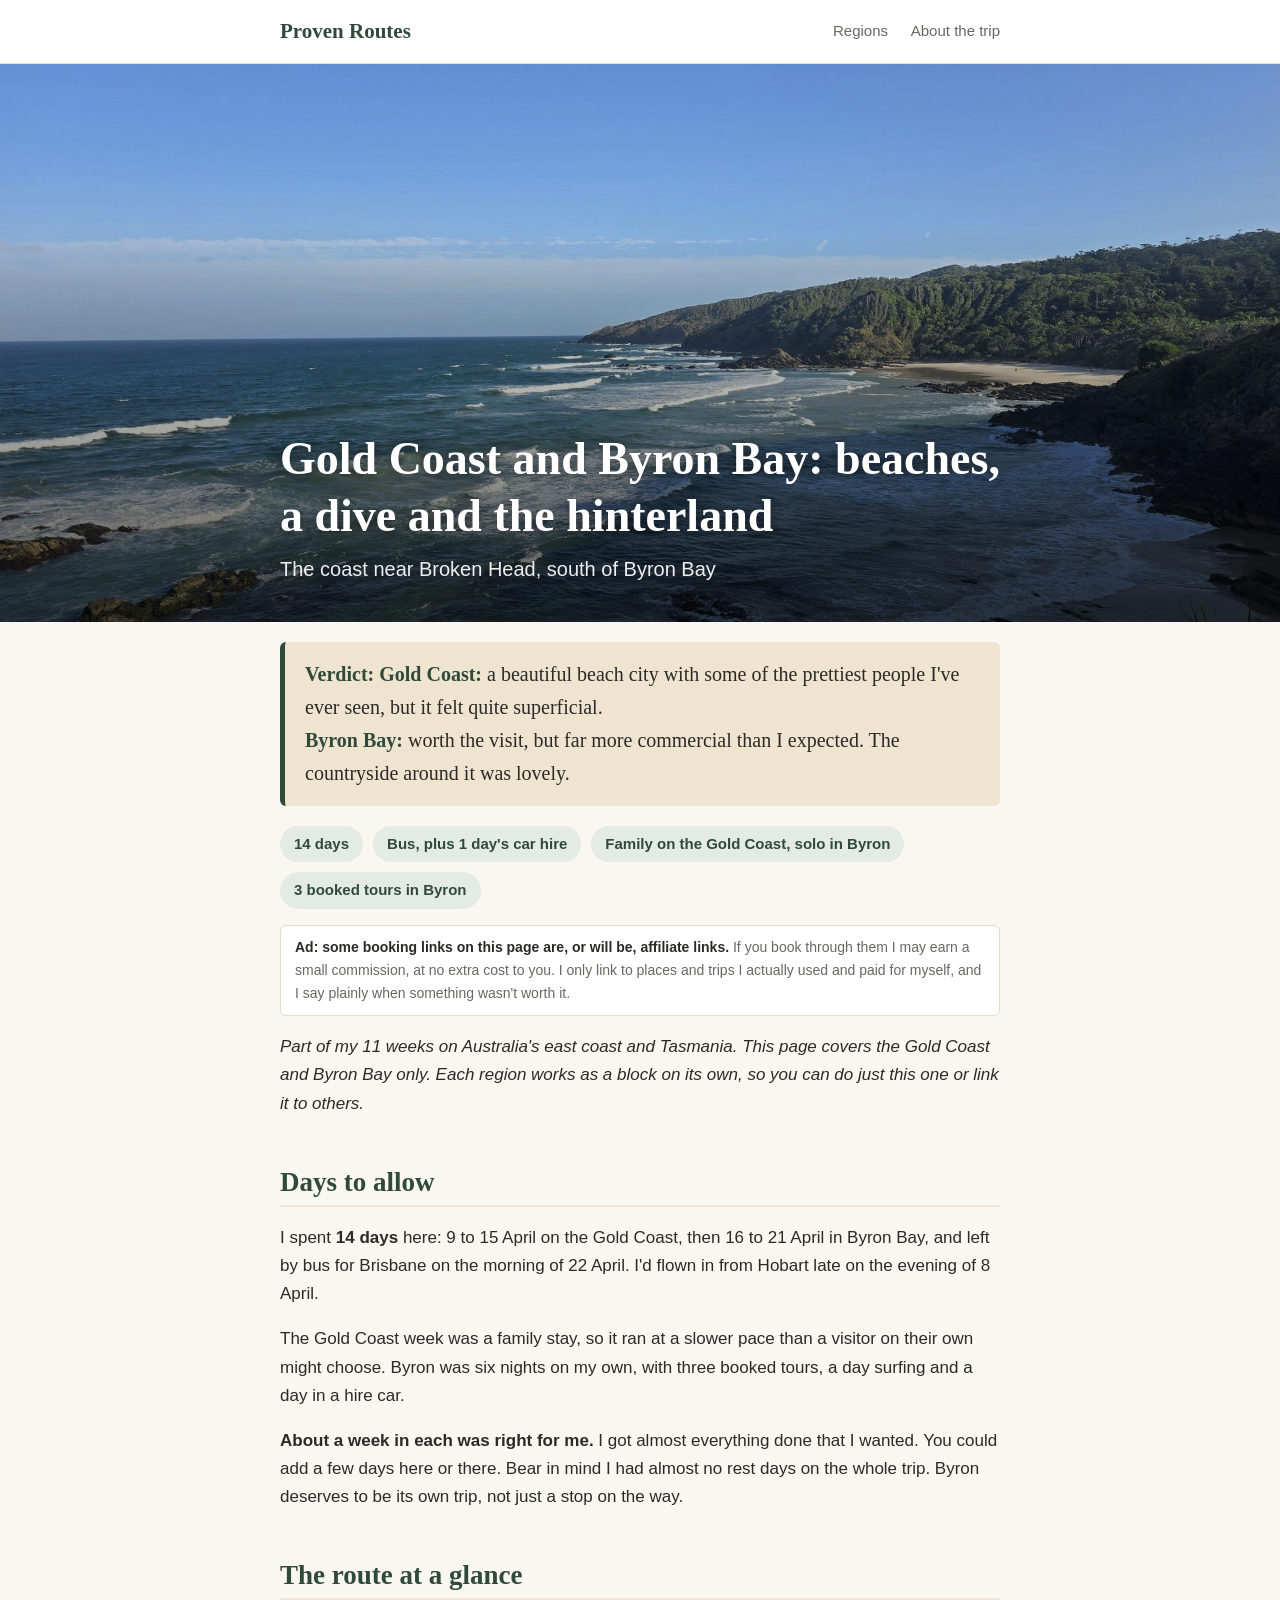
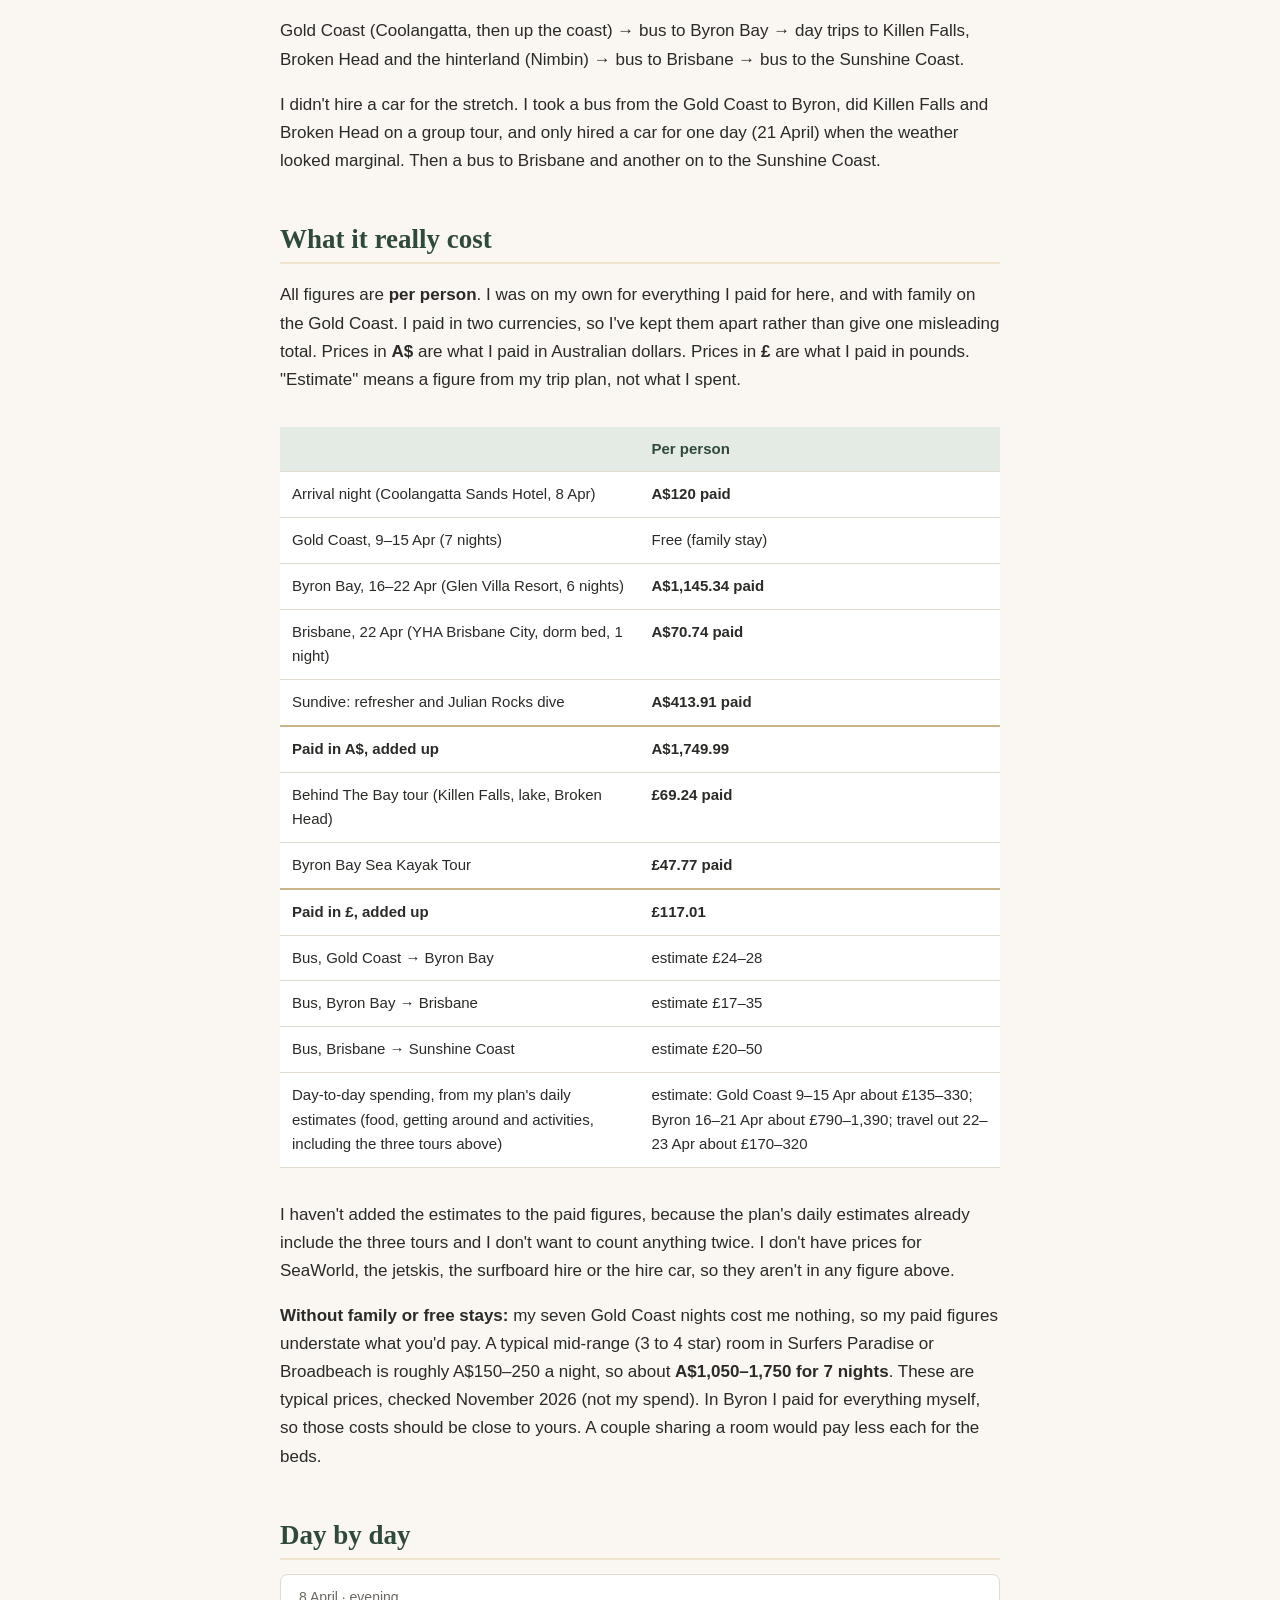
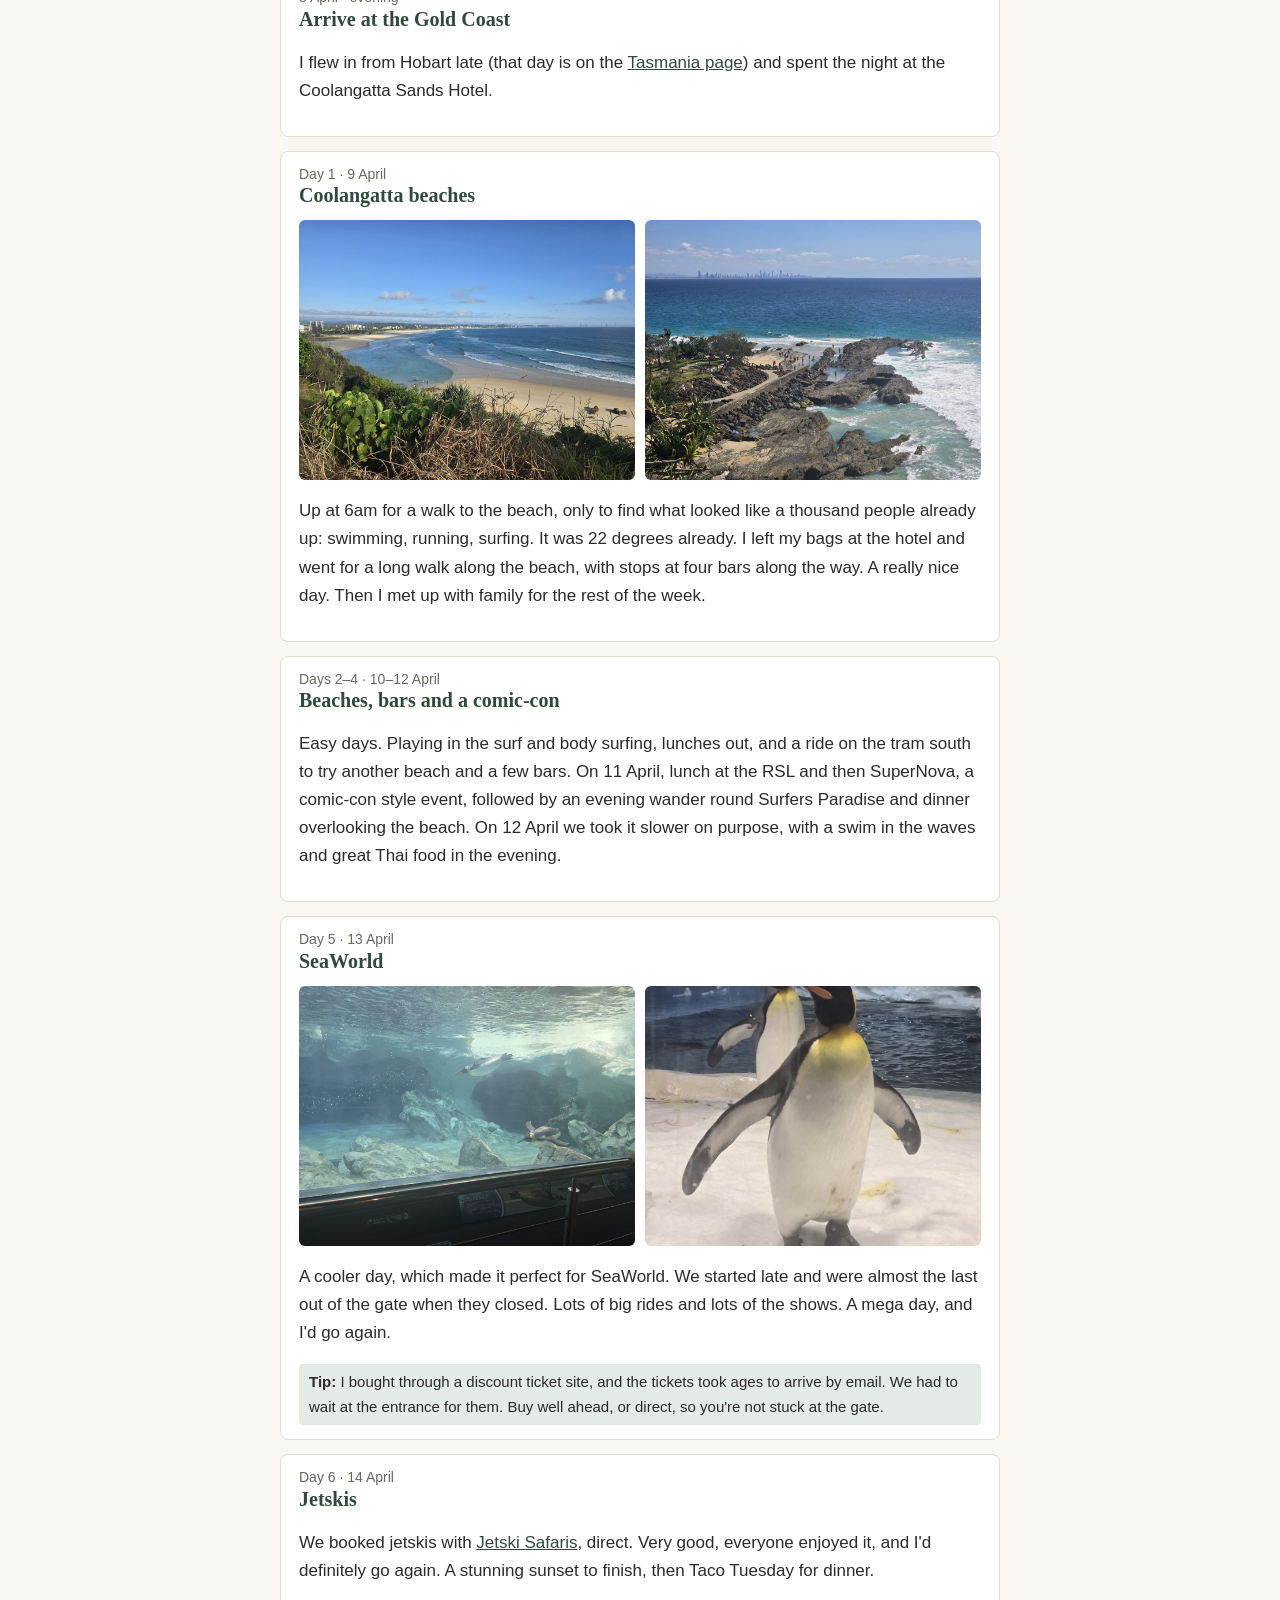
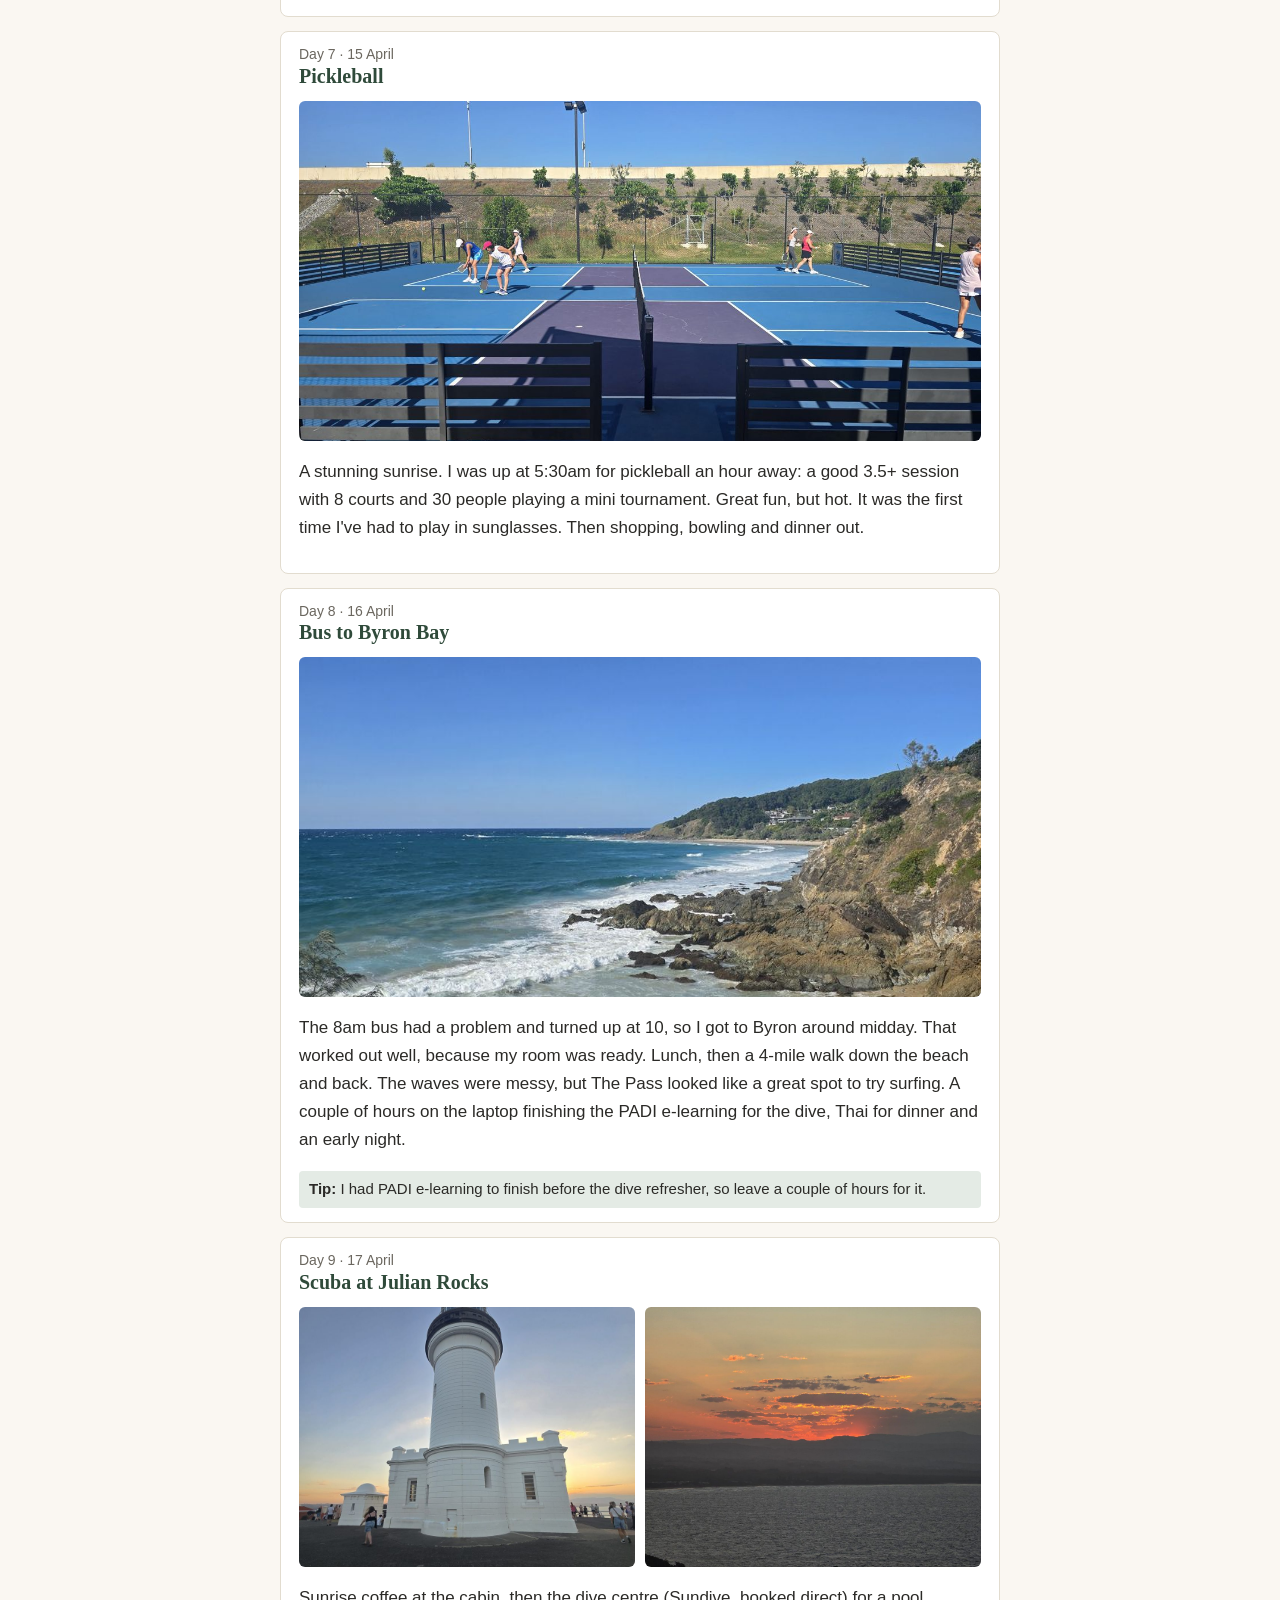
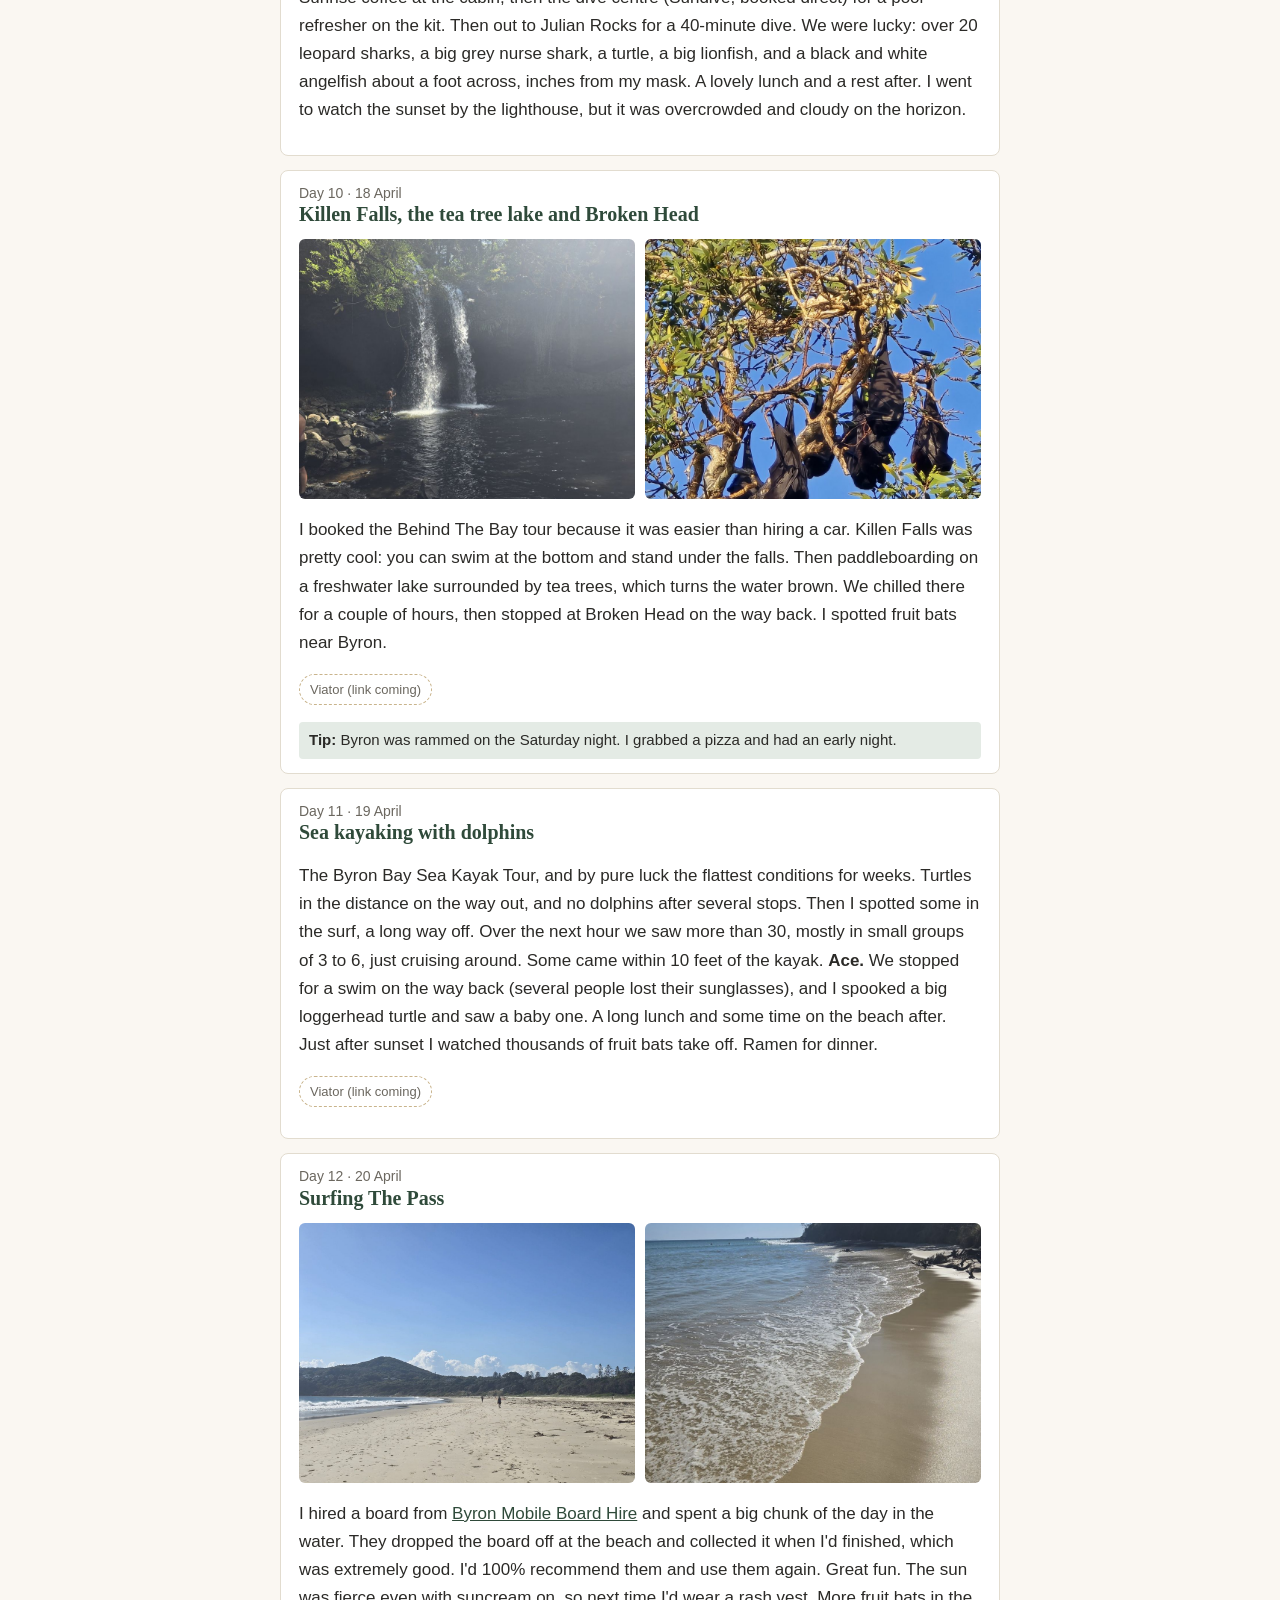
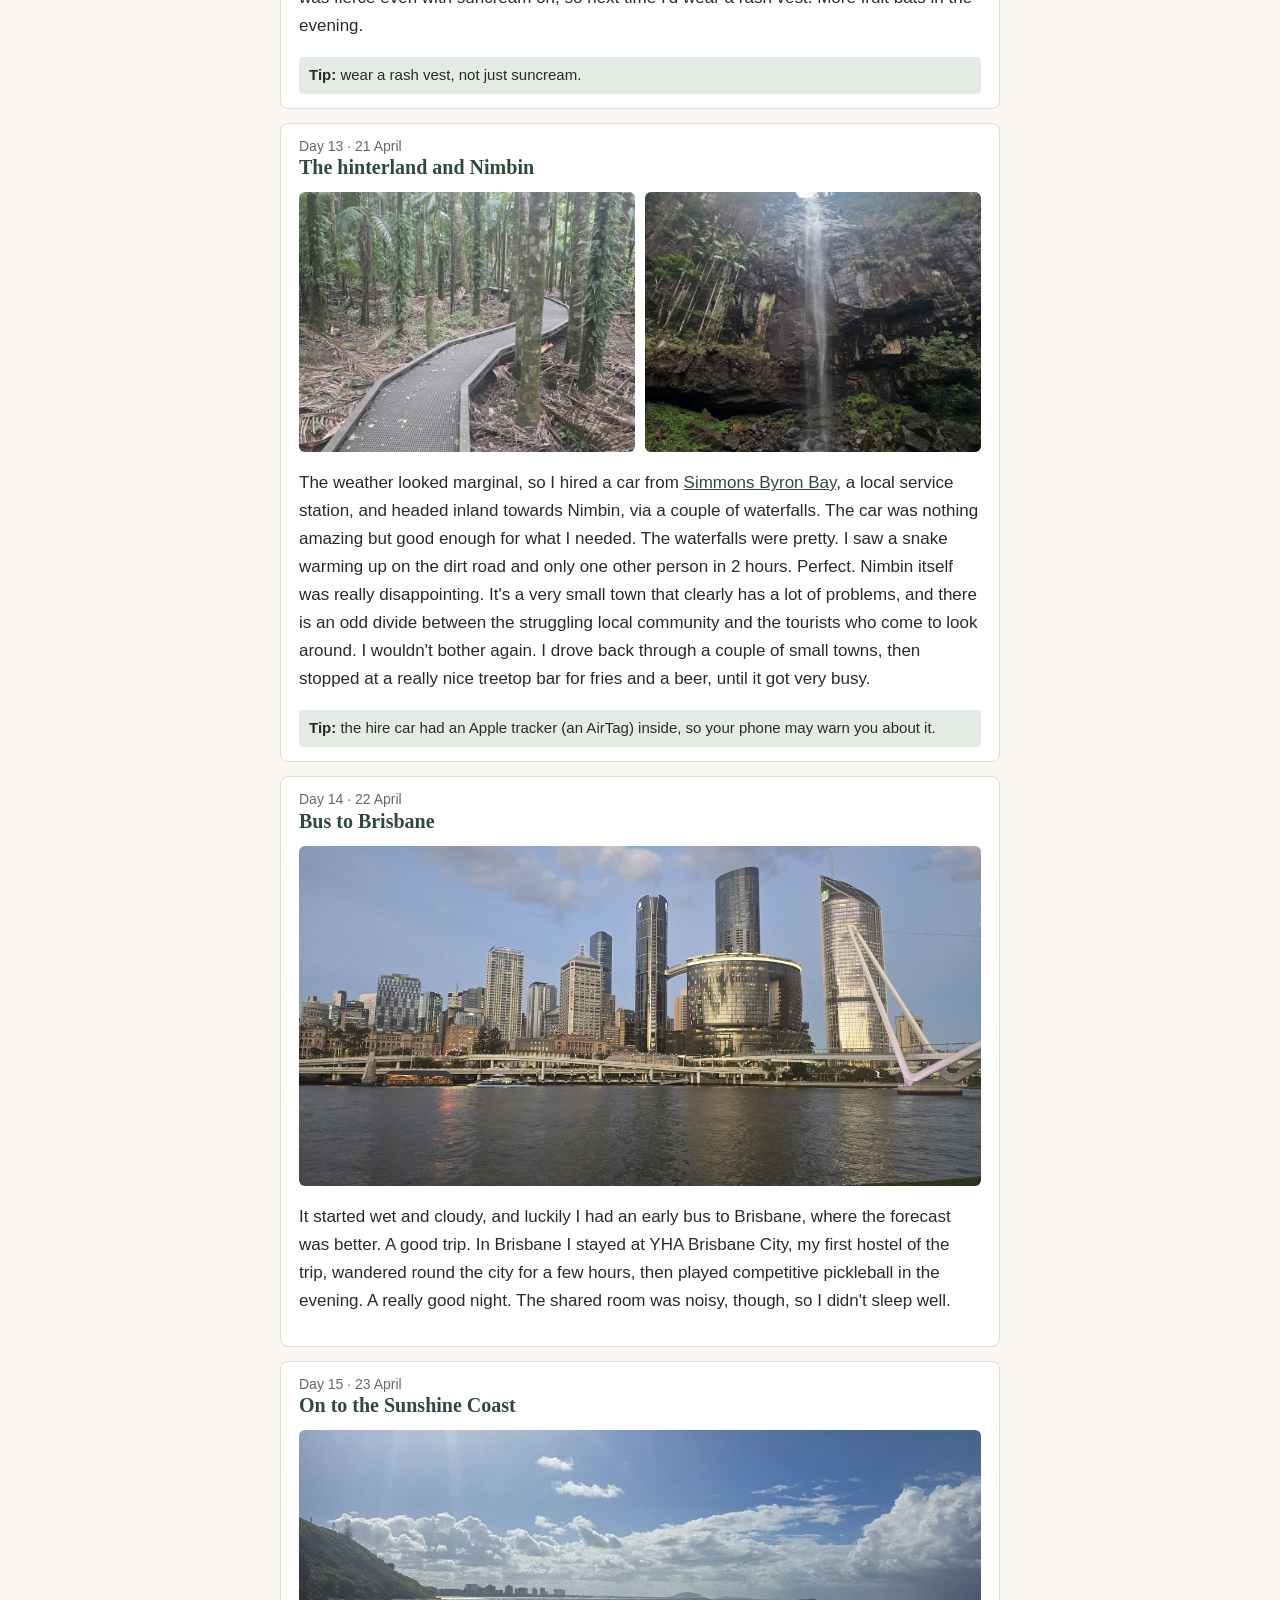
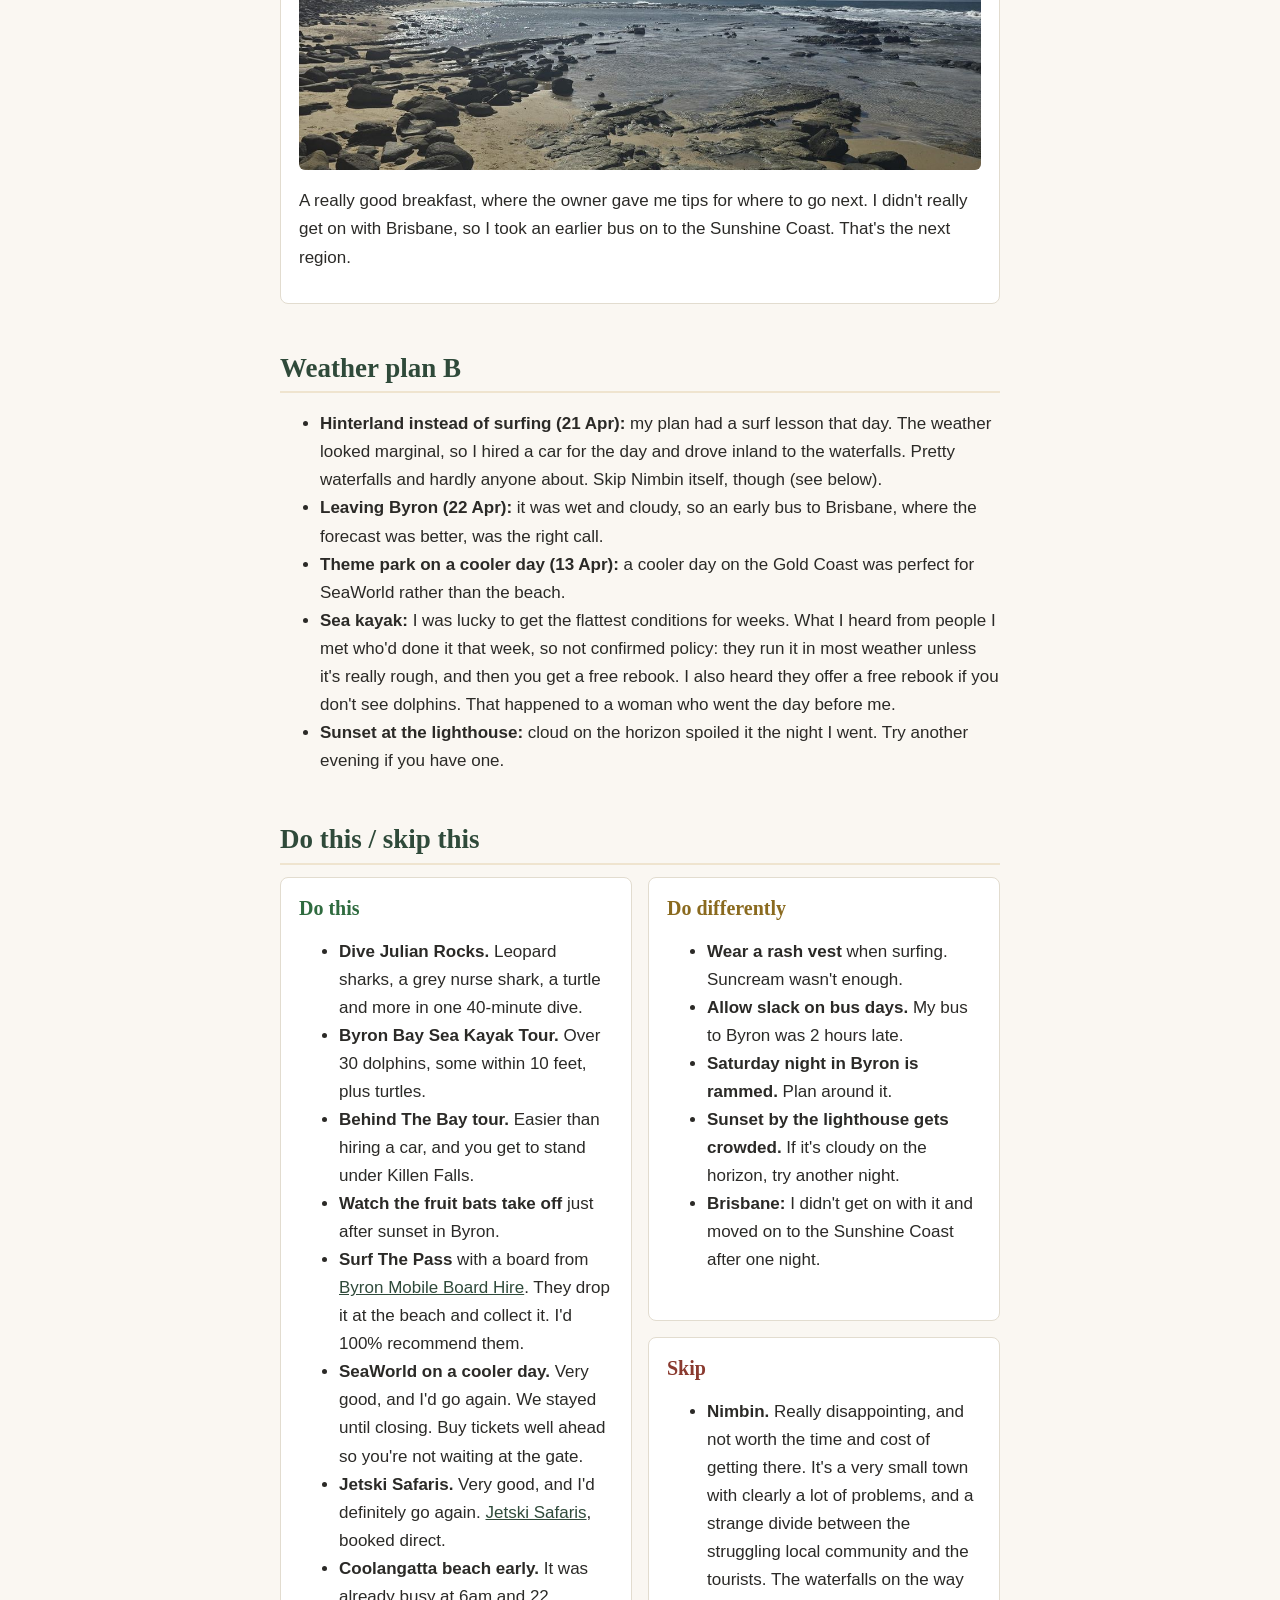
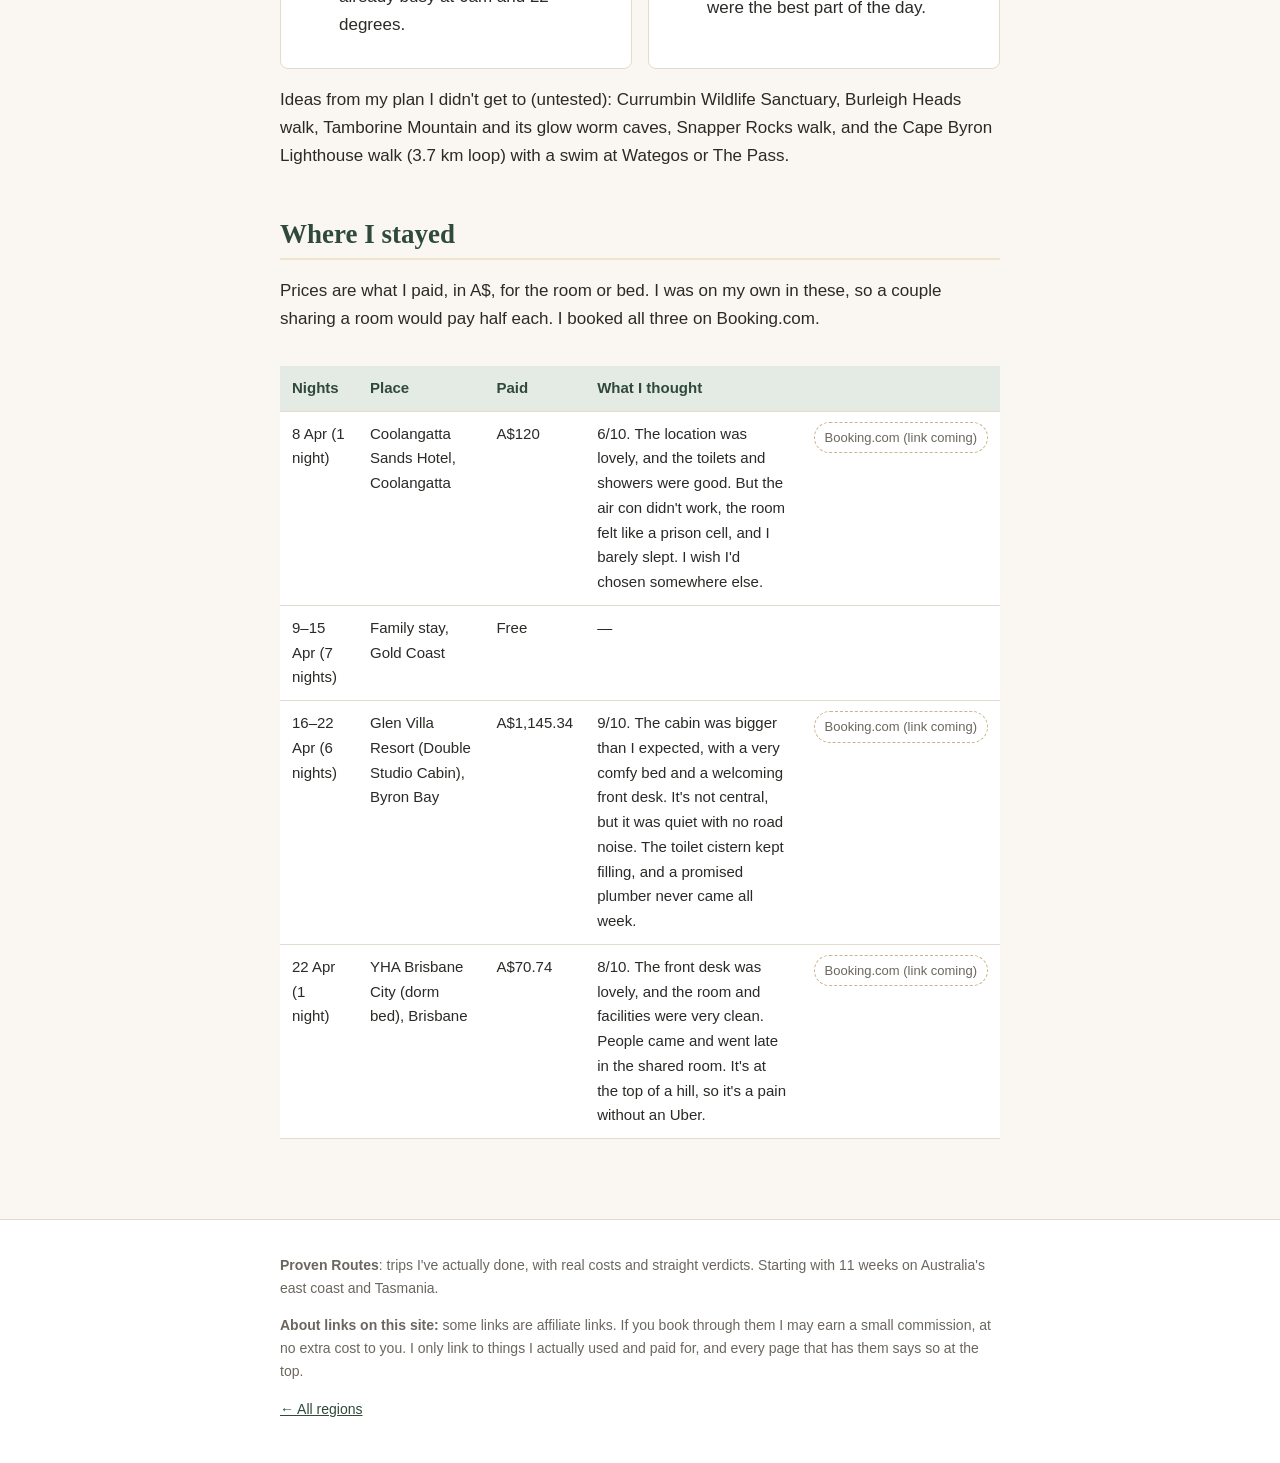
==== commit b28b0f9a: "Gold Coast & Byron: add Rich's verdicts, real prices, reviews and tips Co-Authored-By: Claude Opus 5" ====
--- a/gold-coast-byron/index.html
+++ b/gold-coast-byron/index.html
@@ -29,7 +29,7 @@
 
   <main class="wrap">
 
-    <div class="verdict"><strong>Verdict:</strong> <span class="todo">Rich to update: one-line verdict for the Gold Coast and Byron Bay.</span></div>
+    <div class="verdict"><strong>Verdict:</strong> <strong>Gold Coast:</strong> a beautiful beach city with some of the prettiest people I've ever seen, but it felt quite superficial.<br><strong>Byron Bay:</strong> worth the visit, but far more commercial than I expected. The countryside around it was lovely.</div>
 
     <ul class="facts">
       <li>14 days</li>
@@ -45,38 +45,36 @@
     <h2>Days to allow</h2>
     <p>I spent <strong>14 days</strong> here: 9 to 15 April on the Gold Coast, then 16 to 21 April in Byron Bay, and left by bus for Brisbane on the morning of 22 April. I'd flown in from Hobart late on the evening of 8 April.</p>
     <p>The Gold Coast week was a family stay, so it ran at a slower pace than a visitor on their own might choose. Byron was six nights on my own, with three booked tours, a day surfing and a day in a hire car.</p>
-    <p class="todo">Rich to update: was a week on the Gold Coast and six nights in Byron about right for a visitor, or would you allow more or fewer?</p>
+    <p><strong>About a week in each was right for me.</strong> I got almost everything done that I wanted. You could add a few days here or there. Bear in mind I had almost no rest days on the whole trip. Byron deserves to be its own trip, not just a stop on the way.</p>
 
     <h2>The route at a glance</h2>
     <p>Gold Coast (Coolangatta, then up the coast) → bus to Byron Bay → day trips to Killen Falls, Broken Head and the hinterland (Nimbin) → bus to Brisbane → bus to the Sunshine Coast.</p>
-    <p>I didn't hire a car for the stretch. I took a bus from the Gold Coast to Byron, did the hinterland on a group tour, and only hired a car for one day (21 April) when the weather looked marginal. Then a bus to Brisbane and another on to the Sunshine Coast.</p>
+    <p>I didn't hire a car for the stretch. I took a bus from the Gold Coast to Byron, did Killen Falls and Broken Head on a group tour, and only hired a car for one day (21 April) when the weather looked marginal. Then a bus to Brisbane and another on to the Sunshine Coast.</p>
 
     <h2>What it really cost</h2>
-    <p>Figures are in <strong>GBP, per person</strong>, unless marked A$. I was with family on the Gold Coast and on my own in Byron. "Paid" means what I actually paid. Everything else is an estimate from my trip plan.</p>
+    <p>All figures are <strong>per person</strong>. I was on my own for everything I paid for here, and with family on the Gold Coast. I paid in two currencies, so I've kept them apart rather than give one misleading total. Prices in <strong>A$</strong> are what I paid in Australian dollars. Prices in <strong>£</strong> are what I paid in pounds. "Estimate" means a figure from my trip plan, not what I spent.</p>
     <div class="table-scroll">
       <table>
         <thead><tr><th></th><th>Per person</th></tr></thead>
         <tbody>
-          <tr><td>Arrival night (Coolangatta Sands Hotel, 8 Apr)</td><td><strong>£61 paid</strong></td></tr>
+          <tr><td>Arrival night (Coolangatta Sands Hotel, 8 Apr)</td><td><strong>A$120 paid</strong></td></tr>
           <tr><td>Gold Coast, 9–15 Apr (7 nights)</td><td>Free (family stay)</td></tr>
-          <tr><td>Byron Bay, 16–21 Apr (6 nights)</td><td>estimate £80–120 a night in my plan. <span class="todo">Rich to update: what you actually paid</span></td></tr>
-          <tr><td>Brisbane, 22 Apr (1 night, hostel)</td><td><span class="todo">Rich to update</span></td></tr>
-          <tr><td>Sundive: refresher and Julian Rocks dive</td><td><strong>A$403.69 paid</strong></td></tr>
+          <tr><td>Byron Bay, 16–22 Apr (Glen Villa Resort, 6 nights)</td><td><strong>A$1,145.34 paid</strong></td></tr>
+          <tr><td>Brisbane, 22 Apr (YHA Brisbane City, dorm bed, 1 night)</td><td><strong>A$70.74 paid</strong></td></tr>
+          <tr><td>Sundive: refresher and Julian Rocks dive</td><td><strong>A$413.91 paid</strong></td></tr>
+          <tr class="total"><td>Paid in A$, added up</td><td><strong>A$1,749.99</strong></td></tr>
           <tr><td>Behind The Bay tour (Killen Falls, lake, Broken Head)</td><td><strong>£69.24 paid</strong></td></tr>
           <tr><td>Byron Bay Sea Kayak Tour</td><td><strong>£47.77 paid</strong></td></tr>
-          <tr><td>Surfboard hire (20 Apr)</td><td><span class="todo">Rich to update</span></td></tr>
-          <tr><td>Hire car for the hinterland (21 Apr)</td><td><span class="todo">Rich to update</span></td></tr>
+          <tr class="total"><td>Paid in £, added up</td><td><strong>£117.01</strong></td></tr>
           <tr><td>Bus, Gold Coast → Byron Bay</td><td>estimate £24–28</td></tr>
           <tr><td>Bus, Byron Bay → Brisbane</td><td>estimate £17–35</td></tr>
           <tr><td>Bus, Brisbane → Sunshine Coast</td><td>estimate £20–50</td></tr>
-          <tr><td>Day-to-day spending, from my plan's daily estimates (food, getting around and activities, including the three tours above)</td><td>Gold Coast 9–15 Apr about £135–330; Byron 16–21 Apr about £790–1,390; travel out 22–23 Apr about £170–320</td></tr>
-          <tr class="total"><td>Total</td><td><span class="todo">Rich to update</span></td></tr>
+          <tr><td>Day-to-day spending, from my plan's daily estimates (food, getting around and activities, including the three tours above)</td><td>estimate: Gold Coast 9–15 Apr about £135–330; Byron 16–21 Apr about £790–1,390; travel out 22–23 Apr about £170–320</td></tr>
         </tbody>
       </table>
     </div>
-    <p class="todo">Rich to update: whether the plan's daily estimates for Byron include the cabin or not, so the total can be added up without counting anything twice.</p>
-    <p class="todo">Rich to update: what you paid for SeaWorld (13 Apr) and the jetski hire (14 Apr). The plan's Gold Coast estimates were made before these were chosen.</p>
-    <p><strong>Without family or free stays:</strong> my seven Gold Coast nights cost me nothing, so my total understates what you'd pay. <span class="todo">Rich to update: what a visitor would pay for 7 nights on the Gold Coast.</span> In Byron I paid for everything myself, so those costs should be close to yours. A couple sharing a room would pay less each for the beds.</p>
+    <p>I haven't added the estimates to the paid figures, because the plan's daily estimates already include the three tours and I don't want to count anything twice. I don't have prices for SeaWorld, the jetskis, the surfboard hire or the hire car, so they aren't in any figure above.</p>
+    <p><strong>Without family or free stays:</strong> my seven Gold Coast nights cost me nothing, so my paid figures understate what you'd pay. A typical mid-range (3 to 4 star) room in Surfers Paradise or Broadbeach is roughly A$150–250 a night, so about <strong>A$1,050–1,750 for 7 nights</strong>. These are typical prices, checked November 2026 (not my spend). In Byron I paid for everything myself, so those costs should be close to yours. A couple sharing a room would pay less each for the beds.</p>
 
     <h2>Day by day</h2>
 
@@ -99,13 +97,13 @@
     <div class="day">
       <h3><span class="date">Day 5 · 13 April</span>SeaWorld</h3>
       <div class="photos"><img src="../img/gold-coast-byron/seaworld-aquarium.jpg" alt="A large underwater viewing window at SeaWorld Gold Coast" width="1200" height="900" loading="lazy"><img src="../img/gold-coast-byron/seaworld-penguin.jpg" alt="A king penguin standing on snow in the penguin enclosure at SeaWorld" width="900" height="1200" loading="lazy"></div>
-      <p>A cooler day, which made it perfect for SeaWorld. We started late and were almost the last out of the gate when they closed. Lots of big rides and lots of the shows. A mega day.</p>
+      <p>A cooler day, which made it perfect for SeaWorld. We started late and were almost the last out of the gate when they closed. Lots of big rides and lots of the shows. A mega day, and I'd go again.</p>
+      <p class="tip"><strong>Tip:</strong> I bought through a discount ticket site, and the tickets took ages to arrive by email. We had to wait at the entrance for them. Buy well ahead, or direct, so you're not stuck at the gate.</p>
     </div>
 
     <div class="day">
       <h3><span class="date">Day 6 · 14 April</span>Jetskis</h3>
-      <p>We booked jetskis. Great day, and everyone enjoyed it. A stunning sunset to finish, then Taco Tuesday for dinner.</p>
-      <p class="todo">Rich to update: which jetski company, and would you link it?</p>
+      <p>We booked jetskis with <a href="https://jetskisafaris.com.au/">Jetski Safaris</a>, direct. Very good, everyone enjoyed it, and I'd definitely go again. A stunning sunset to finish, then Taco Tuesday for dinner.</p>
     </div>
 
     <div class="day">
@@ -124,9 +122,7 @@
     <div class="day">
       <h3><span class="date">Day 9 · 17 April</span>Scuba at Julian Rocks</h3>
       <div class="photos"><img src="../img/gold-coast-byron/cape-byron-lighthouse.jpg" alt="The white Cape Byron lighthouse in evening light" width="900" height="1200" loading="lazy"><img src="../img/gold-coast-byron/byron-sunset-hinterland.jpg" alt="An orange sunset over the hills behind Byron Bay, with cloud low on the horizon" width="1200" height="900" loading="lazy"></div>
-      <p>Sunrise coffee at the cabin, then the dive centre (Sundive) for a pool refresher on the kit. Then out to Julian Rocks for a 40-minute dive. We were lucky: over 20 leopard sharks, a big grey nurse shark, a turtle, a big lionfish, and a black and white angelfish about a foot across, inches from my mask. A lovely lunch and a rest after. I went to watch the sunset by the lighthouse, but it was overcrowded and cloudy on the horizon.</p>
-      <p class="todo">Rich to update: was Sundive booked via Viator or direct?</p>
-    </div>
+      <p>Sunrise coffee at the cabin, then the dive centre (Sundive, booked direct) for a pool refresher on the kit. Then out to Julian Rocks for a 40-minute dive. We were lucky: over 20 leopard sharks, a big grey nurse shark, a turtle, a big lionfish, and a black and white angelfish about a foot across, inches from my mask. A lovely lunch and a rest after. I went to watch the sunset by the lighthouse, but it was overcrowded and cloudy on the horizon.</p>    </div>
 
     <div class="day">
       <h3><span class="date">Day 10 · 18 April</span>Killen Falls, the tea tree lake and Broken Head</h3>
@@ -145,20 +141,21 @@
     <div class="day">
       <h3><span class="date">Day 12 · 20 April</span>Surfing The Pass</h3>
       <div class="photos"><img src="../img/gold-coast-byron/byron-beach-headland.jpg" alt="A wide, quiet Byron Bay beach with a green headland behind" width="1200" height="900" loading="lazy"><img src="../img/gold-coast-byron/byron-beach-shoreline.jpg" alt="Small waves running up golden sand below a wooded headland at Byron Bay" width="900" height="1200" loading="lazy"></div>
-      <p>I hired a board and spent a big chunk of the day in the water. Great fun. The sun was fierce even with suncream on, so next time I'd wear a rash vest. More fruit bats in the evening.</p>
+      <p>I hired a board from <a href="https://byronmobileboardhire.com/surfboards">Byron Mobile Board Hire</a> and spent a big chunk of the day in the water. They dropped the board off at the beach and collected it when I'd finished, which was extremely good. I'd 100% recommend them and use them again. Great fun. The sun was fierce even with suncream on, so next time I'd wear a rash vest. More fruit bats in the evening.</p>
       <p class="tip"><strong>Tip:</strong> wear a rash vest, not just suncream.</p>
     </div>
 
     <div class="day">
       <h3><span class="date">Day 13 · 21 April</span>The hinterland and Nimbin</h3>
       <div class="photos"><img src="../img/gold-coast-byron/hinterland-rainforest-boardwalk.jpg" alt="A boardwalk winding through tall rainforest in the hills behind Byron Bay" width="900" height="1200" loading="lazy"><img src="../img/gold-coast-byron/hinterland-waterfall.jpg" alt="A tall, thin waterfall dropping down a dark cliff into a pool in the hinterland" width="900" height="1200" loading="lazy"></div>
-      <p>The weather looked marginal, so I hired a car and headed inland towards Nimbin, via a couple of waterfalls. The waterfalls were pretty. I saw a snake warming up on the dirt road and only one other person in 2 hours. Perfect. Nimbin itself was interesting but had an odd vibe: a mix of tourists, wealthier locals and locals who looked to be struggling, and a lot of weed about. I drove back through a couple of small towns, then stopped at a really nice treetop bar for fries and a beer, until it got very busy.</p>
+      <p>The weather looked marginal, so I hired a car from <a href="http://www.simmonsbyronbay.com.au/">Simmons Byron Bay</a>, a local service station, and headed inland towards Nimbin, via a couple of waterfalls. The car was nothing amazing but good enough for what I needed. The waterfalls were pretty. I saw a snake warming up on the dirt road and only one other person in 2 hours. Perfect. Nimbin itself was really disappointing. It's a very small town that clearly has a lot of problems, and there is an odd divide between the struggling local community and the tourists who come to look around. I wouldn't bother again. I drove back through a couple of small towns, then stopped at a really nice treetop bar for fries and a beer, until it got very busy.</p>
+      <p class="tip"><strong>Tip:</strong> the hire car had an Apple tracker (an AirTag) inside, so your phone may warn you about it.</p>
     </div>
 
     <div class="day">
       <h3><span class="date">Day 14 · 22 April</span>Bus to Brisbane</h3>
       <div class="photos single"><img src="../img/gold-coast-byron/brisbane-river-skyline.jpg" alt="The Brisbane city skyline across the river in the evening" width="1200" height="900" loading="lazy"></div>
-      <p>It started wet and cloudy, and luckily I had an early bus to Brisbane, where the forecast was better. A good trip. In Brisbane I stayed in my first hostel of the trip, wandered round the city for a few hours, then played competitive pickleball in the evening. A really good night. The shared room was noisy, though, so I didn't sleep well.</p>
+      <p>It started wet and cloudy, and luckily I had an early bus to Brisbane, where the forecast was better. A good trip. In Brisbane I stayed at YHA Brisbane City, my first hostel of the trip, wandered round the city for a few hours, then played competitive pickleball in the evening. A really good night. The shared room was noisy, though, so I didn't sleep well.</p>
     </div>
 
     <div class="day">
@@ -169,10 +166,10 @@
 
     <h2>Weather plan B</h2>
     <ul>
-      <li><strong>Hinterland instead of surfing (21 Apr):</strong> my plan had a surf lesson that day. The weather looked marginal, so I hired a car for the day and drove inland to waterfalls and Nimbin. Pretty waterfalls and hardly anyone about.</li>
+      <li><strong>Hinterland instead of surfing (21 Apr):</strong> my plan had a surf lesson that day. The weather looked marginal, so I hired a car for the day and drove inland to the waterfalls. Pretty waterfalls and hardly anyone about. Skip Nimbin itself, though (see below).</li>
       <li><strong>Leaving Byron (22 Apr):</strong> it was wet and cloudy, so an early bus to Brisbane, where the forecast was better, was the right call.</li>
       <li><strong>Theme park on a cooler day (13 Apr):</strong> a cooler day on the Gold Coast was perfect for SeaWorld rather than the beach.</li>
-      <li><strong>Sea kayak:</strong> I was lucky to get the flattest conditions for weeks. <span class="todo">Rich to update: what happens to the kayak tour if it's rough?</span></li>
+      <li><strong>Sea kayak:</strong> I was lucky to get the flattest conditions for weeks. What I heard from people I met who'd done it that week, so not confirmed policy: they run it in most weather unless it's really rough, and then you get a free rebook. I also heard they offer a free rebook if you don't see dolphins. That happened to a woman who went the day before me.</li>
       <li><strong>Sunset at the lighthouse:</strong> cloud on the horizon spoiled it the night I went. Try another evening if you have one.</li>
     </ul>
 
@@ -185,8 +182,9 @@
           <li><strong>Byron Bay Sea Kayak Tour.</strong> Over 30 dolphins, some within 10 feet, plus turtles.</li>
           <li><strong>Behind The Bay tour.</strong> Easier than hiring a car, and you get to stand under Killen Falls.</li>
           <li><strong>Watch the fruit bats take off</strong> just after sunset in Byron.</li>
-          <li><strong>Surf The Pass</strong> on a hired board.</li>
-          <li><strong>SeaWorld on a cooler day.</strong> We stayed until closing.</li>
+          <li><strong>Surf The Pass</strong> with a board from <a href="https://byronmobileboardhire.com/surfboards">Byron Mobile Board Hire</a>. They drop it at the beach and collect it. I'd 100% recommend them.</li>
+          <li><strong>SeaWorld on a cooler day.</strong> Very good, and I'd go again. We stayed until closing. Buy tickets well ahead so you're not waiting at the gate.</li>
+          <li><strong>Jetski Safaris.</strong> Very good, and I'd definitely go again. <a href="https://jetskisafaris.com.au/">Jetski Safaris</a>, booked direct.</li>
           <li><strong>Coolangatta beach early.</strong> It was already busy at 6am and 22 degrees.</li>
         </ul>
       </section>
@@ -203,28 +201,24 @@
       <section class="skip">
         <h3>Skip</h3>
         <ul>
-          <li><span class="todo">Rich to update: anything here you'd tell people to skip?</span></li>
+          <li><strong>Nimbin.</strong> Really disappointing, and not worth the time and cost of getting there. It's a very small town with clearly a lot of problems, and a strange divide between the struggling local community and the tourists. The waterfalls on the way were the best part of the day.</li>
         </ul>
       </section>
     </div>
     <p>Ideas from my plan I didn't get to (untested): Currumbin Wildlife Sanctuary, Burleigh Heads walk, Tamborine Mountain and its glow worm caves, Snapper Rocks walk, and the Cape Byron Lighthouse walk (3.7 km loop) with a swim at Wategos or The Pass.</p>
-    <p class="todo">Rich to update: a verdict on Nimbin (worth the drive, or skip?) and on the Gold Coast as a place to base yourself.</p>
-
     <h2>Where I stayed</h2>
-    <p>Prices are what I paid for the room. I was on my own in these, so a couple sharing would pay half each. I booked almost all of my hotels on Booking.com.</p>
+    <p>Prices are what I paid, in A$, for the room or bed. I was on my own in these, so a couple sharing a room would pay half each. I booked all three on Booking.com.</p>
     <div class="table-scroll">
       <table>
         <thead><tr><th>Nights</th><th>Place</th><th>Paid</th><th>What I thought</th><th></th></tr></thead>
         <tbody>
-          <tr><td>8 Apr (1 night)</td><td>Coolangatta Sands Hotel, Coolangatta</td><td>£61</td><td>Basic, and a really hot night</td><td><span class="book pending">Booking.com (link coming)</span></td></tr>
+          <tr><td>8 Apr (1 night)</td><td>Coolangatta Sands Hotel, Coolangatta</td><td>A$120</td><td>6/10. The location was lovely, and the toilets and showers were good. But the air con didn't work, the room felt like a prison cell, and I barely slept. I wish I'd chosen somewhere else.</td><td><span class="book pending">Booking.com (link coming)</span></td></tr>
           <tr><td>9–15 Apr (7 nights)</td><td>Family stay, Gold Coast</td><td>Free</td><td>—</td><td></td></tr>
-          <tr><td>16–21 Apr (6 nights)</td><td>Glen Villa Resort (Double Studio Cabin), Byron Bay, from my plan</td><td><span class="todo">Rich to update</span></td><td><span class="todo">Rich to update</span></td><td><span class="book pending">Booking.com (link coming)</span></td></tr>
-          <tr><td>22 Apr (1 night)</td><td>Hostel, Brisbane</td><td><span class="todo">Rich to update</span></td><td>Noisy shared room</td><td><span class="todo">Rich to update</span></td></tr>
+          <tr><td>16–22 Apr (6 nights)</td><td>Glen Villa Resort (Double Studio Cabin), Byron Bay</td><td>A$1,145.34</td><td>9/10. The cabin was bigger than I expected, with a very comfy bed and a welcoming front desk. It's not central, but it was quiet with no road noise. The toilet cistern kept filling, and a promised plumber never came all week.</td><td><span class="book pending">Booking.com (link coming)</span></td></tr>
+          <tr><td>22 Apr (1 night)</td><td>YHA Brisbane City (dorm bed), Brisbane</td><td>A$70.74</td><td>8/10. The front desk was lovely, and the room and facilities were very clean. People came and went late in the shared room. It's at the top of a hill, so it's a pain without an Uber.</td><td><span class="book pending">Booking.com (link coming)</span></td></tr>
         </tbody>
       </table>
-    </div>
-    <p class="todo">Rich to update: confirm you stayed at Glen Villa Resort in Byron. The plan also had a version with a hire car and Crystalbrook Byron on 16 April, but the blog shows you went by bus. Also: the Brisbane hostel's name, and whether it was booked on Booking.com.</p>
-  </main>
+    </div>  </main>
 
   <footer class="site-footer">
     <div class="wrap">
